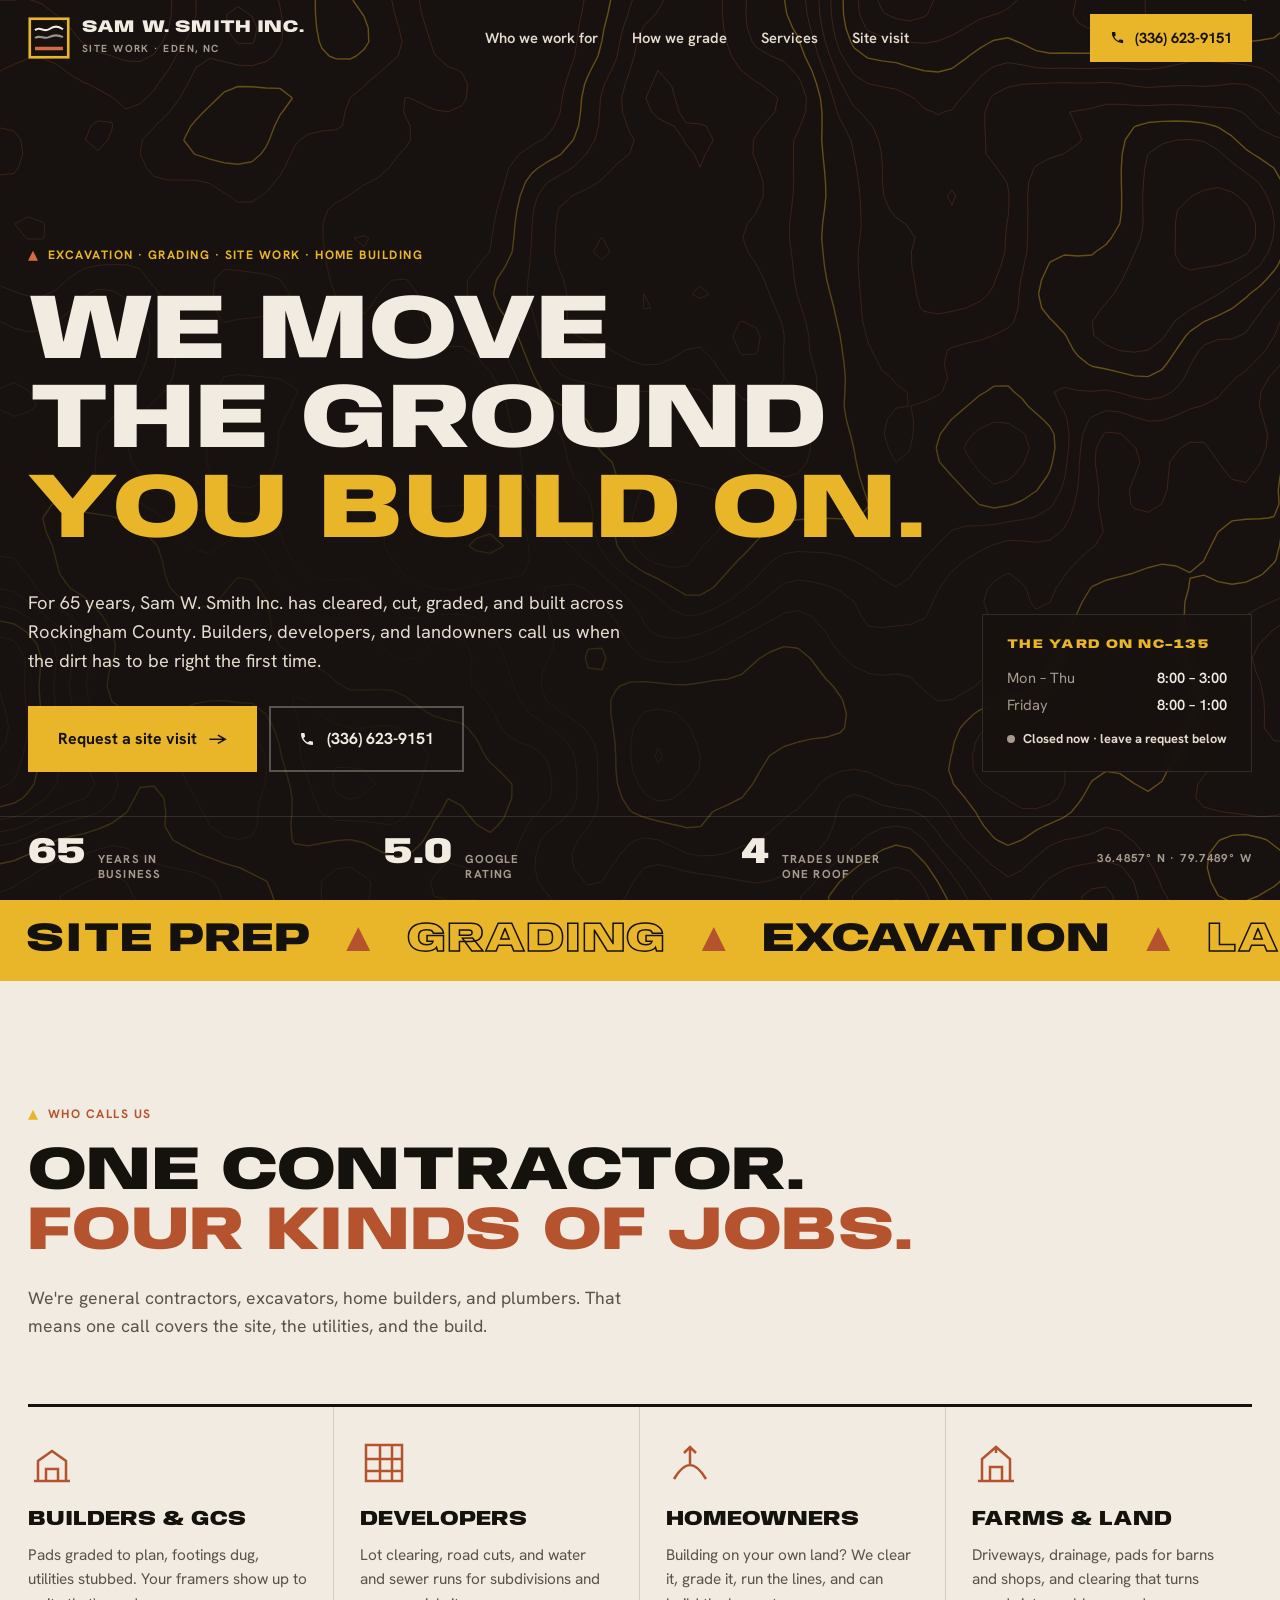
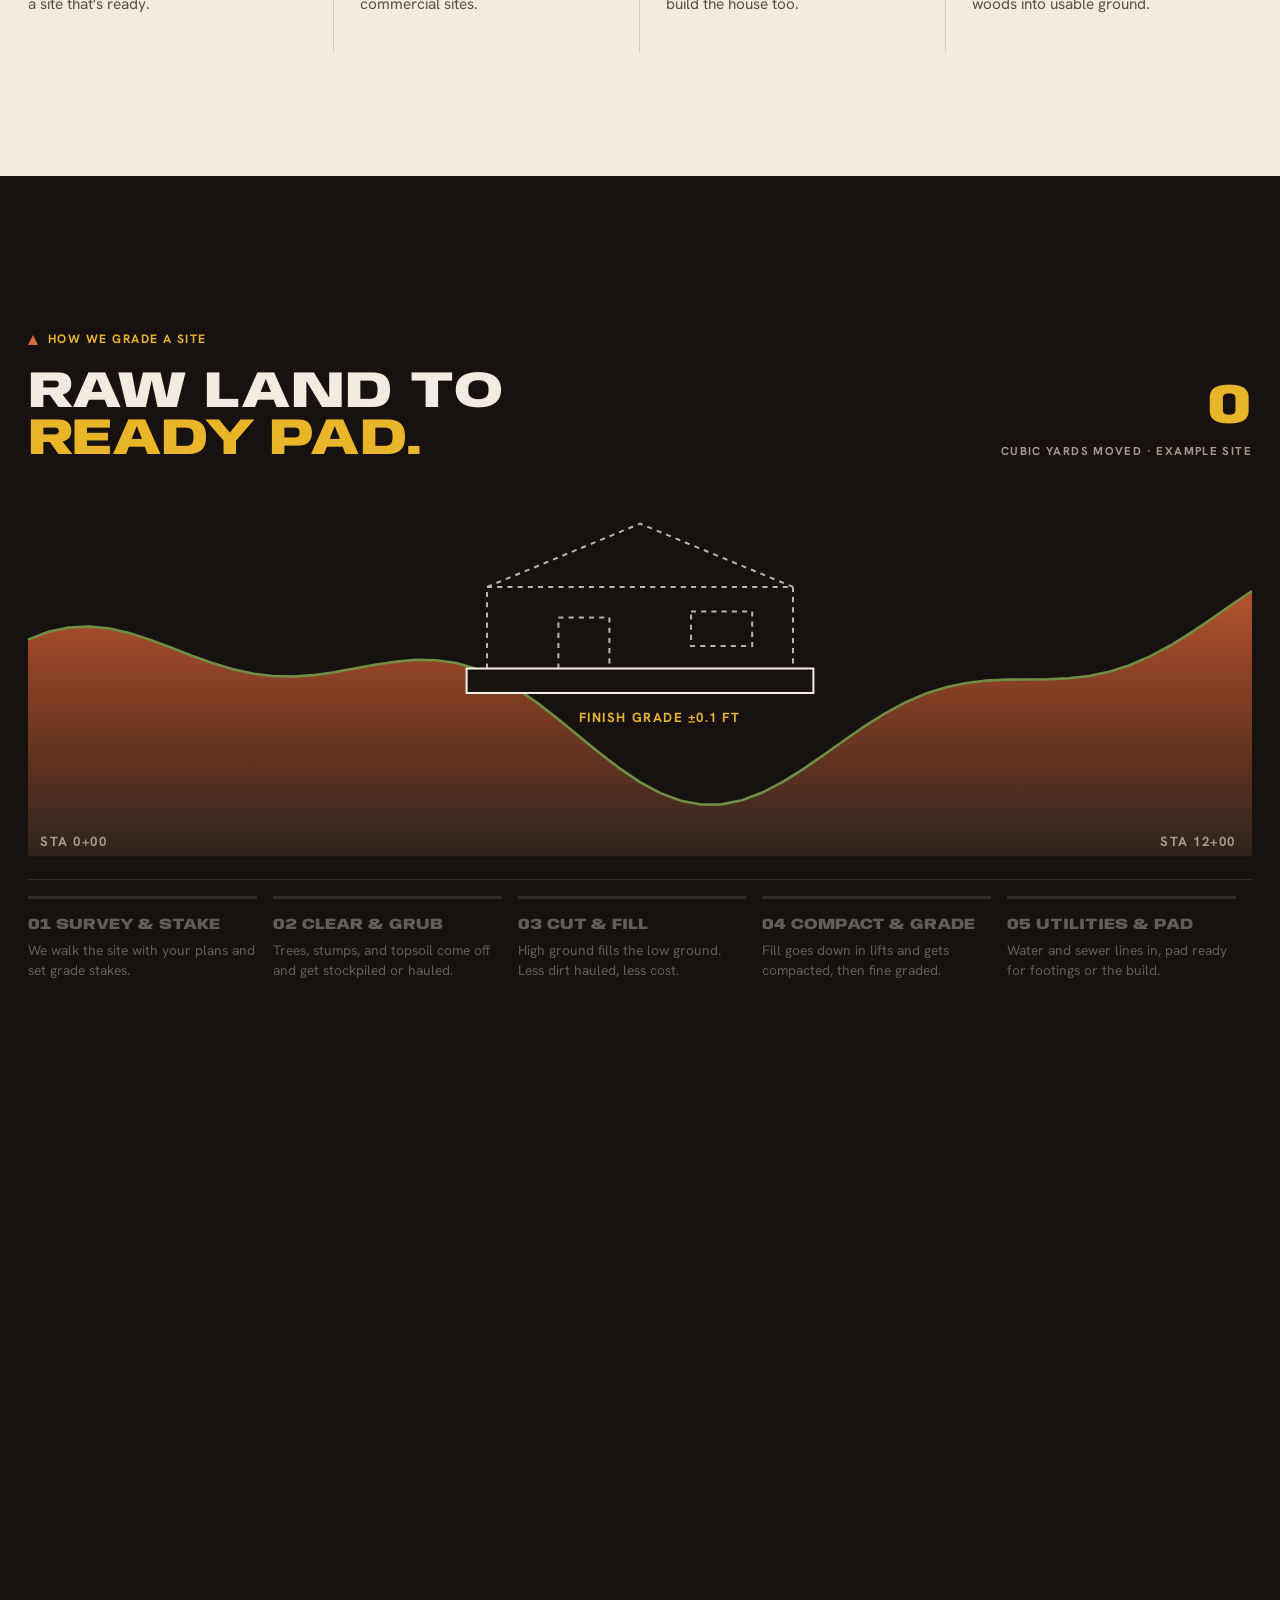
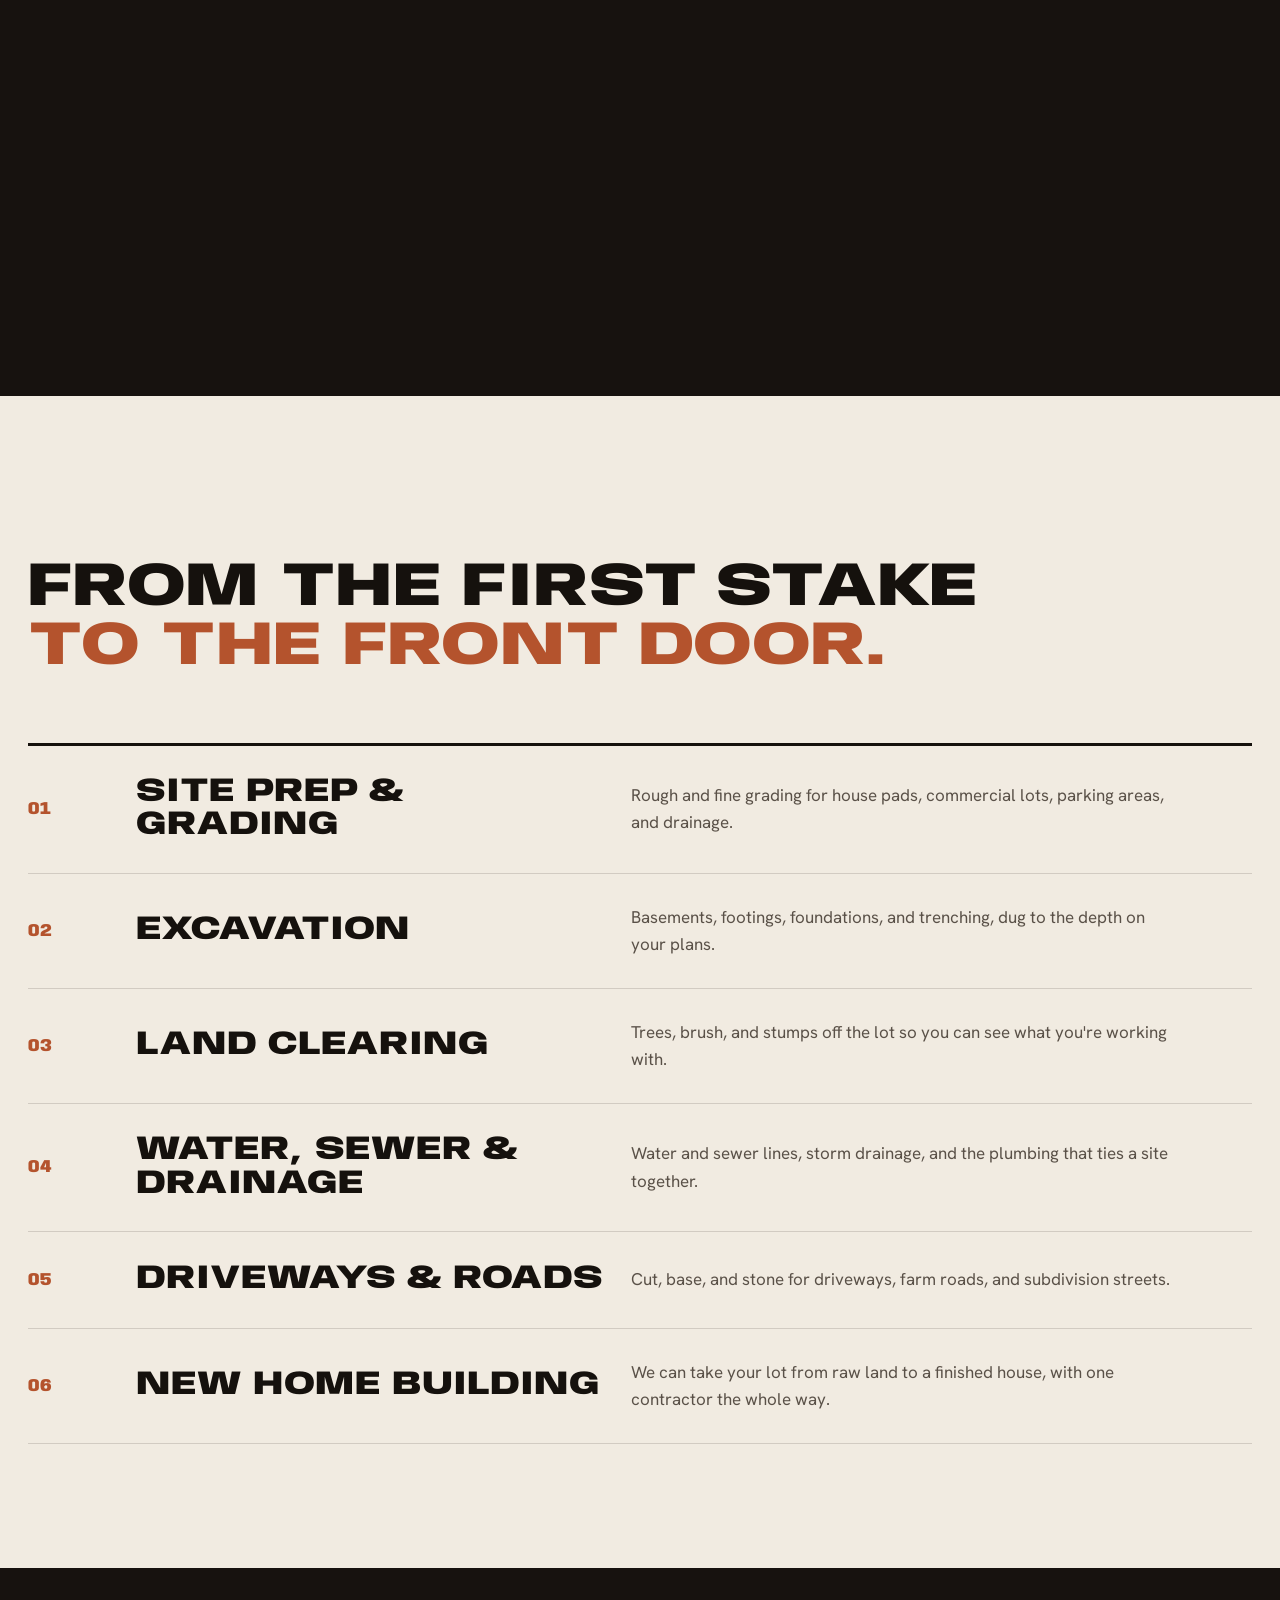
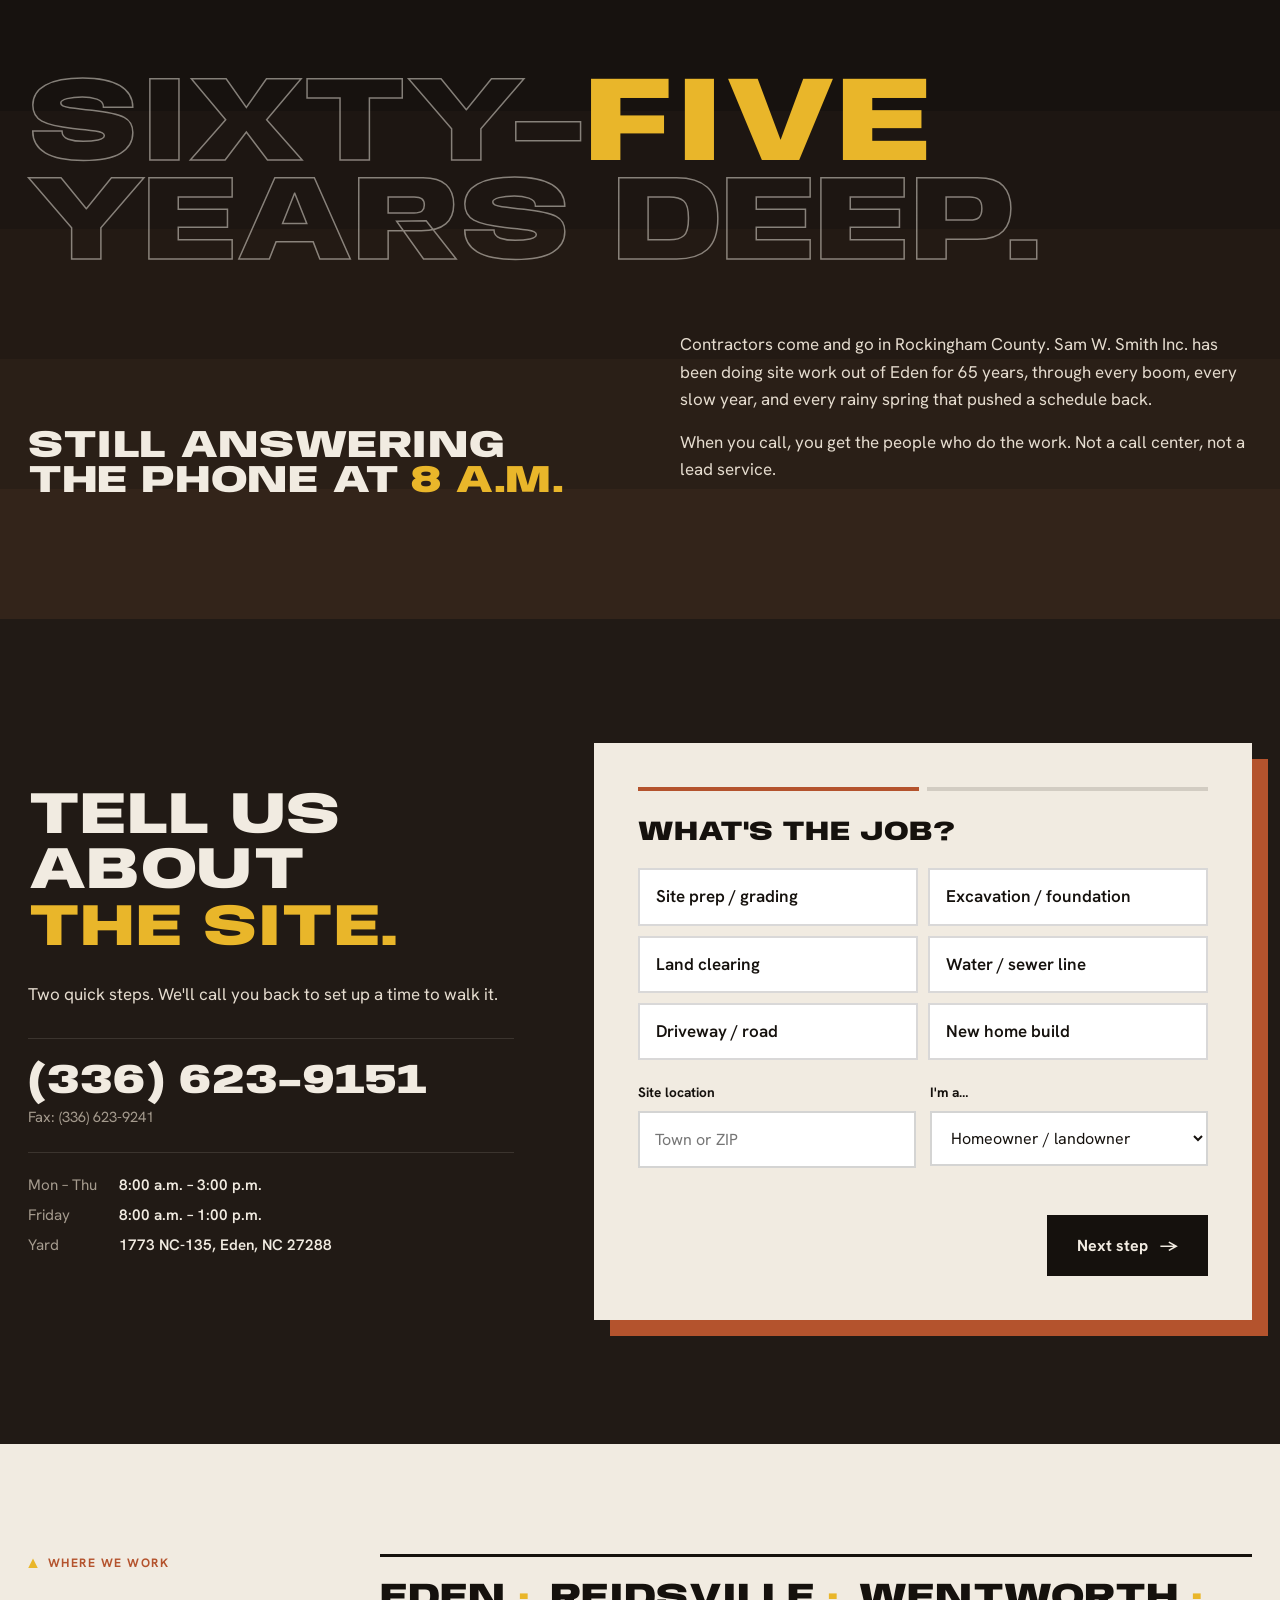
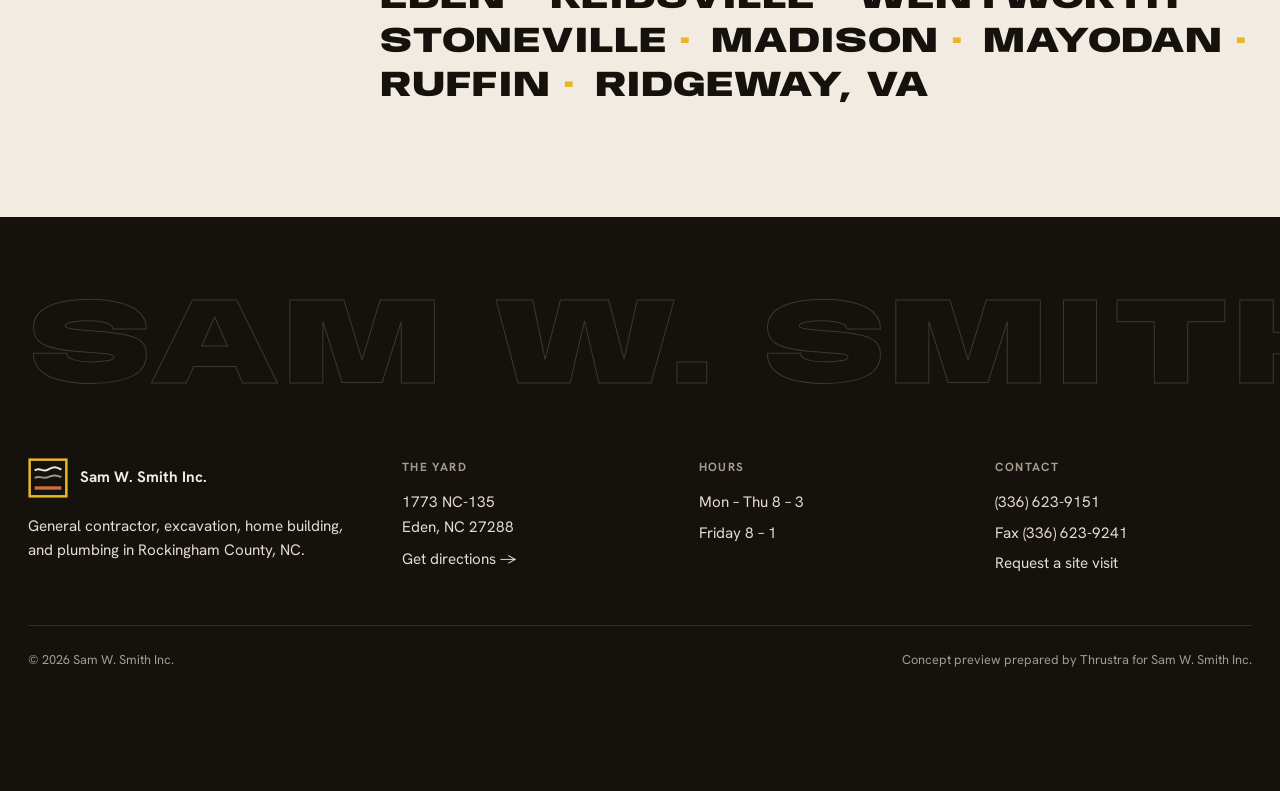
==== sws-demo.html @ 7887c40a "Sam W. Smith Inc. pitch site: index, styles, script, demo" ====
<!doctype html>
<html lang="en">
<head>
<meta charset="utf-8">
<meta name="viewport" content="width=device-width, initial-scale=1">
<title>Sam W. Smith Inc. | Excavation, Grading &amp; Site Work in Eden, NC</title>
<meta name="description" content="Sam W. Smith Inc. has done site work, excavation, grading, utilities and home building across Rockingham County for 65 years. Eden, NC. Call (336) 623-9151.">
<link rel="canonical" href="https://kc2flycodes.github.io/SWS/">
<meta property="og:type" content="website">
<meta property="og:title" content="Sam W. Smith Inc. | Site Work &amp; Excavation, Eden NC">
<meta property="og:description" content="We move the ground you build on. 65 years of site work in Rockingham County. (336) 623-9151.">
<meta property="og:image" content="https://kc2flycodes.github.io/SWS/assets/og-image.png">
<meta property="og:url" content="https://kc2flycodes.github.io/SWS/">
<meta name="theme-color" content="#17120f">
<link rel="icon" type="image/svg+xml" href="[data-uri]">
<link rel="preconnect" href="https://fonts.googleapis.com">
<link rel="preconnect" href="https://fonts.gstatic.com" crossorigin>
<link href="https://fonts.googleapis.com/css2?family=Anybody:wdth,wght@100..150,700..900&family=Hanken+Grotesk:wght@400;500;600;700&display=swap" rel="stylesheet">
<style>
/* Sam W. Smith Inc. — concept build by Thrustra */
:root{
  --soil:#17120f;
  --soil-2:#211a15;
  --soil-3:#2d241d;
  --paper:#f1ebe1;
  --paper-2:#e5dccf;
  --ink:#15110d;
  --ink-2:#5a5148;
  --clay:#b4532d;
  --clay-2:#d46c43;
  --yellow:#e9b62a;
  --stone:#a59b8e;
  --line:rgba(21,17,13,.14);
  --line-d:rgba(241,235,225,.12);
  --f-display:'Anybody', 'Arial Black', Impact, sans-serif;
  --f-body:'Hanken Grotesk', system-ui, -apple-system, 'Segoe UI', sans-serif;
  --max:1280px;
  --ease:cubic-bezier(.16,1,.3,1);
}
*,*::before,*::after{box-sizing:border-box}
html{-webkit-text-size-adjust:100%}
body{margin:0;background:var(--paper);color:var(--ink);font-family:var(--f-body);font-size:17px;line-height:1.6;-webkit-font-smoothing:antialiased;overflow-x:hidden}
img,svg,canvas{display:block;max-width:100%}
a{color:inherit}
:focus-visible{outline:2px solid var(--yellow);outline-offset:3px}
.wrap{max-width:var(--max);margin:0 auto;padding:0 28px}
.skip{position:absolute;left:-9999px;top:0;background:var(--yellow);color:var(--ink);padding:10px 14px;z-index:200}
.skip:focus{left:12px;top:12px}
.dark{background:var(--soil);color:var(--paper);position:relative;isolation:isolate}

/* type */
.display{font-family:var(--f-display);font-weight:850;font-variation-settings:'wdth' 128;text-transform:uppercase;line-height:.92;letter-spacing:-.01em;margin:0}
.display .y{color:var(--yellow)}
.display .c{color:var(--clay)}
.dark .display .c{color:var(--clay-2)}
.h2{font-size:clamp(2.2rem,4.8vw,4.4rem)}
.tag{display:inline-flex;align-items:center;gap:10px;font-weight:700;font-size:.76rem;letter-spacing:.12em;text-transform:uppercase;color:var(--clay)}
.tag::before{content:'';width:10px;height:10px;background:var(--yellow);clip-path:polygon(50% 0,100% 100%,0 100%)}
.dark .tag{color:var(--yellow)}
.dark .tag::before{background:var(--clay-2)}

/* reveals */
.ln{display:block;overflow:hidden;padding-bottom:.05em}
.ln > span{display:block;transform:translateY(108%);transition:transform 1.1s var(--ease)}
.in .ln > span{transform:none}
.in .ln:nth-child(2) > span{transition-delay:.09s}
.in .ln:nth-child(3) > span{transition-delay:.18s}
.rv{opacity:0;transform:translateY(26px);transition:opacity 1s var(--ease),transform 1s var(--ease)}
.rv.in{opacity:1;transform:none}
.d1{transition-delay:.1s!important}.d2{transition-delay:.2s!important}.d3{transition-delay:.3s!important}

/* buttons */
.btn{position:relative;display:inline-flex;align-items:center;justify-content:center;gap:12px;font-family:var(--f-body);font-weight:700;font-size:1rem;padding:18px 28px;text-decoration:none;cursor:pointer;border:2px solid transparent;transition:color .3s,border-color .3s;overflow:hidden;will-change:transform}
.btn > *{position:relative;z-index:1}
.btn .arr{transition:transform .4s var(--ease)}
.btn:hover .arr{transform:translateX(4px)}
.btn-y{background:var(--yellow);color:var(--ink)}
.btn-y::before{content:'';position:absolute;inset:0;background:var(--paper);transform:scaleX(0);transform-origin:left;transition:transform .5s var(--ease)}
.btn-y:hover::before{transform:scaleX(1)}
.btn-line{border-color:rgba(241,235,225,.3);color:var(--paper)}
.btn-line:hover{border-color:var(--yellow);color:var(--yellow)}
.btn-ink{background:var(--ink);color:var(--paper)}
.btn-ink:hover{background:var(--soil-3)}
.btn-clay{background:var(--clay);color:#fff}
.btn-clay::before{content:'';position:absolute;inset:0;background:var(--ink);transform:scaleX(0);transform-origin:left;transition:transform .5s var(--ease)}
.btn-clay:hover::before{transform:scaleX(1)}

/* NAV */
.nav{position:fixed;inset:0 0 auto 0;z-index:80;transition:transform .5s var(--ease),background .4s,border-color .4s;border-bottom:1px solid transparent}
.nav.scrolled{background:rgba(23,18,15,.9);backdrop-filter:blur(12px);-webkit-backdrop-filter:blur(12px);border-bottom-color:var(--line-d)}
.nav.hide{transform:translateY(-100%)}
.nav-in{display:flex;align-items:center;justify-content:space-between;height:76px;gap:24px}
.brand{display:flex;align-items:center;gap:12px;text-decoration:none;color:var(--paper)}
.brand svg{width:42px;height:42px;flex:0 0 auto}
.brand-name{display:block;font-family:var(--f-display);font-weight:850;font-variation-settings:'wdth' 125;text-transform:uppercase;font-size:1.08rem;line-height:1;letter-spacing:.01em}
.brand-sub{display:block;font-size:.64rem;font-weight:700;letter-spacing:.14em;text-transform:uppercase;color:var(--stone);margin-top:5px}
.nav-links{display:flex;gap:34px;list-style:none;margin:0;padding:0}
.nav-links a{position:relative;font-size:.92rem;font-weight:600;text-decoration:none;color:var(--paper-2)}
.nav-links a::after{content:'';position:absolute;left:0;right:0;bottom:-6px;height:2px;background:var(--yellow);transform:scaleX(0);transform-origin:right;transition:transform .5s var(--ease)}
.nav-links a:hover::after{transform:scaleX(1);transform-origin:left}
.nav-call{display:inline-flex;align-items:center;gap:10px;text-decoration:none;background:var(--yellow);color:var(--ink);padding:12px 20px;font-weight:700;font-size:.92rem;transition:background .3s}
.nav-call:hover{background:var(--paper)}
.nav-call svg{width:15px;height:15px}
.nc-short{display:none}

/* HERO */
.hero{min-height:100svh;display:flex;flex-direction:column;justify-content:flex-end;padding:120px 0 0;overflow:hidden;cursor:crosshair}
#topo{position:absolute;inset:0;width:100%;height:100%;z-index:0}
.hero::before{content:'';position:absolute;inset:0;z-index:1;background:radial-gradient(ellipse 70% 60% at 25% 70%,rgba(23,18,15,.92),rgba(23,18,15,.35) 70%,rgba(23,18,15,.1));pointer-events:none}
.xhair{position:absolute;z-index:2;pointer-events:none;left:0;top:0;opacity:0;transition:opacity .4s}
.hero:hover .xhair{opacity:1}
.xhair i{position:absolute;background:rgba(233,182,42,.55)}
.xhair .h{left:-18px;top:0;width:36px;height:1px}
.xhair .v{left:0;top:-18px;width:1px;height:36px}
.xhair span{position:absolute;left:14px;top:10px;white-space:nowrap;font-size:.68rem;font-weight:700;letter-spacing:.12em;color:var(--yellow);font-variant-numeric:tabular-nums}
.hero-content{position:relative;z-index:3;padding-bottom:44px;width:100%}
.hero h1{font-size:clamp(2.8rem,min(7.2vw,12.5vh),7.6rem);margin-top:22px}
.hero-row{display:grid;grid-template-columns:minmax(0,600px) auto;justify-content:space-between;align-items:end;gap:40px;margin-top:30px}
.hero-lede{font-size:1.14rem;color:var(--paper-2);margin:0 0 30px;max-width:33em}
.hero-ctas{display:flex;flex-wrap:wrap;gap:12px}
.hero-card{border:1px solid var(--line-d);background:rgba(23,18,15,.7);backdrop-filter:blur(6px);padding:20px 24px;min-width:250px}
.hero-card b{display:block;font-family:var(--f-display);font-weight:850;font-variation-settings:'wdth' 125;font-size:.8rem;letter-spacing:.1em;text-transform:uppercase;color:var(--yellow);margin-bottom:10px}
.hero-card dl{display:grid;grid-template-columns:auto auto;gap:4px 18px;margin:0;font-size:.92rem}
.hero-card dt{color:var(--stone)}
.hero-card dd{margin:0;font-weight:600;text-align:right}
.hero-card .open{display:inline-flex;align-items:center;gap:8px;margin-top:12px;font-size:.8rem;font-weight:700;color:var(--paper-2)}
.hero-card .open i{width:8px;height:8px;border-radius:50%;background:#6fcf6f;box-shadow:0 0 0 0 rgba(111,207,111,.6);animation:pulse 2s infinite}
.hero-card .open.closed i{background:var(--stone);animation:none}
@keyframes pulse{70%{box-shadow:0 0 0 8px rgba(111,207,111,0)}100%{box-shadow:0 0 0 0 rgba(111,207,111,0)}}
.hero-base{position:relative;z-index:3;border-top:1px solid var(--line-d);display:grid;grid-template-columns:repeat(3,1fr) auto;align-items:center;gap:20px;padding:18px 28px;width:100%;max-width:var(--max);margin:0 auto}
.stat{display:flex;align-items:baseline;gap:12px}
.stat b{font-family:var(--f-display);font-weight:850;font-variation-settings:'wdth' 120;font-size:2.3rem;line-height:1;color:var(--paper)}
.stat span{font-size:.72rem;font-weight:700;letter-spacing:.1em;text-transform:uppercase;color:var(--stone);line-height:1.3}
.coords{font-size:.72rem;font-weight:700;letter-spacing:.12em;color:var(--stone);text-align:right;font-variant-numeric:tabular-nums}

/* MARQUEE */
.marquee{background:var(--yellow);color:var(--ink);overflow:hidden;padding:20px 0}
.mq-track{display:flex;width:max-content;animation:mq 42s linear infinite}
.mq-track span{font-family:var(--f-display);font-weight:850;font-variation-settings:'wdth' 130;font-size:clamp(1.6rem,3.2vw,2.6rem);text-transform:uppercase;line-height:1;padding:0 26px;white-space:nowrap}
.mq-track span.o{color:transparent;-webkit-text-stroke:1.5px var(--ink)}
.mq-track span.x{padding:0 2px;color:var(--clay)}
@keyframes mq{to{transform:translateX(-50%)}}

/* SECTIONS */
section{padding:124px 0}
.head{display:flex;flex-direction:column;gap:20px;margin-bottom:64px;max-width:1000px}
.head p{color:var(--ink-2);font-size:1.1rem;max-width:36em;margin:0}
.dark .head p{color:var(--paper-2)}

/* WHO */
.who-grid{display:grid;grid-template-columns:repeat(4,1fr);border-top:3px solid var(--ink)}
.who{padding:32px 26px 36px 0;border-right:1px solid var(--line)}
.who + .who{padding-left:26px}
.who:last-child{border-right:0}
.who-ico{width:48px;height:48px;margin-bottom:22px;color:var(--clay)}
.who h3{font-family:var(--f-display);font-weight:850;font-variation-settings:'wdth' 120;text-transform:uppercase;font-size:1.3rem;line-height:1.05;margin:0 0 12px}
.who p{margin:0;color:var(--ink-2);font-size:.96rem}

/* GRADE (scroll-pinned) */
.grade{padding:0;height:380vh}
.grade-pin{position:sticky;top:0;height:100svh;display:flex;flex-direction:column;justify-content:center;max-width:var(--max);margin:0 auto;padding:90px 28px 36px}
.grade-top{display:grid;grid-template-columns:1fr auto;gap:40px;align-items:end;margin-bottom:26px}
.grade-top .display{font-size:clamp(2.2rem,4vw,3.6rem)}
.grade-read{text-align:right}
.grade-read b{display:block;font-family:var(--f-display);font-weight:850;font-variation-settings:'wdth' 120;font-size:clamp(2.4rem,4.4vw,3.8rem);line-height:1;color:var(--yellow);font-variant-numeric:tabular-nums}
.grade-read span{font-size:.72rem;font-weight:700;letter-spacing:.12em;text-transform:uppercase;color:var(--stone)}
.grade-svg{width:100%;height:auto;overflow:visible}
.grade-steps{display:grid;grid-template-columns:repeat(5,1fr);gap:0;margin-top:22px;border-top:1px solid var(--line-d)}
.gs{padding:16px 16px 0 0;color:rgba(241,235,225,.35);transition:color .5s var(--ease)}
.gs b{display:block;font-family:var(--f-display);font-weight:850;font-variation-settings:'wdth' 120;font-size:.95rem;text-transform:uppercase;margin-bottom:4px}
.gs p{margin:0;font-size:.86rem;line-height:1.45}
.gs.on{color:var(--paper)}
.gs.on b{color:var(--yellow)}
.gs-bar{height:3px;background:var(--line-d);margin-bottom:14px;position:relative;overflow:hidden}
.gs-bar i{position:absolute;inset:0;background:var(--yellow);transform:scaleX(0);transform-origin:left}
.found{opacity:0;transition:opacity .6s var(--ease)}
.found.on{opacity:1}
.pipe{stroke-dasharray:900;stroke-dashoffset:900;transition:stroke-dashoffset 1.2s var(--ease)}
.pipe.on{stroke-dashoffset:0}

/* SERVICES */
.svc-list{border-top:3px solid var(--ink)}
.svc{display:grid;grid-template-columns:80px 1.1fr 1.3fr 40px;gap:28px;align-items:center;padding:30px 0;border-bottom:1px solid var(--line);position:relative;text-decoration:none;color:inherit;isolation:isolate}
.svc::before{content:'';position:absolute;inset:0 -28px;background:var(--clay);transform:scaleX(0);transform-origin:left;transition:transform .6s var(--ease);z-index:-1}
.svc:hover::before{transform:scaleX(1)}
.svc:hover,.svc:hover p{color:#fff}
.svc-n{font-family:var(--f-display);font-weight:850;font-size:1.1rem;color:var(--clay);transition:color .4s}
.svc:hover .svc-n{color:var(--yellow)}
.svc h3{font-family:var(--f-display);font-weight:850;font-variation-settings:'wdth' 125;text-transform:uppercase;font-size:clamp(1.5rem,2.6vw,2.3rem);line-height:1;margin:0}
.svc p{margin:0;color:var(--ink-2);transition:color .4s}
.svc-arr{font-size:1.4rem;opacity:0;transform:translateX(-10px);transition:all .5s var(--ease)}
.svc:hover .svc-arr{opacity:1;transform:none;color:var(--yellow)}

/* STRATA */
.strata{padding:0;overflow:hidden}
.strata-band{position:relative;padding:110px 0 120px}
.strata-layers{position:absolute;inset:0;z-index:-1}
.strata-layers i{position:absolute;left:0;right:0;display:block}
.strata .display.big{font-size:clamp(2.4rem,9.4vw,9.6rem);line-height:.82;color:transparent;-webkit-text-stroke:1.5px rgba(241,235,225,.5);white-space:nowrap}
.strata .display.big span{color:var(--yellow);-webkit-text-stroke:0}
.strata-row{display:grid;grid-template-columns:1fr 1fr;gap:80px;margin-top:56px;align-items:end}
.strata-row p{color:var(--paper-2);margin:0 0 16px;max-width:34em}
.strata-row .display{font-size:clamp(1.8rem,3vw,2.6rem)}

/* ESTIMATE */
.est-grid{display:grid;grid-template-columns:.85fr 1.15fr;gap:80px;align-items:start}
.est-side .display{font-size:clamp(2.4rem,4.6vw,4.2rem);margin:20px 0 22px}
.est-side p{color:var(--paper-2);margin:0 0 30px}
.est-call{display:block;text-decoration:none;border-top:1px solid var(--line-d);padding-top:22px;margin-bottom:22px}
.est-call b{display:block;font-family:var(--f-display);font-weight:850;font-variation-settings:'wdth' 118;font-size:2.6rem;line-height:1;transition:color .3s}
.est-call:hover b{color:var(--yellow)}
.est-call span{color:var(--stone);font-size:.92rem}
.hours{display:grid;grid-template-columns:auto 1fr;gap:6px 22px;font-size:.95rem;border-top:1px solid var(--line-d);padding-top:20px}
.hours dt{color:var(--stone)}
.hours dd{margin:0;font-weight:600}
.form{background:var(--paper);color:var(--ink);padding:44px;box-shadow:16px 16px 0 var(--clay)}
.form-steps{display:flex;gap:8px;margin-bottom:28px}
.form-steps i{flex:1;height:4px;background:var(--line);position:relative;overflow:hidden}
.form-steps i::after{content:'';position:absolute;inset:0;background:var(--clay);transform:scaleX(0);transform-origin:left;transition:transform .6s var(--ease)}
.form-steps i.on::after{transform:scaleX(1)}
.fs{border:0;margin:0;padding:0;min-width:0;animation:stepin .6s var(--ease)}
.fs[hidden]{display:none}
@keyframes stepin{from{opacity:0;transform:translateX(16px)}to{opacity:1;transform:none}}
.fs legend{font-family:var(--f-display);font-weight:850;font-variation-settings:'wdth' 122;text-transform:uppercase;font-size:1.7rem;line-height:1;margin-bottom:22px;padding:0}
.chips{display:grid;grid-template-columns:repeat(2,1fr);gap:10px;margin-bottom:22px}
.chip{position:relative}
.chip input{position:absolute;opacity:0;inset:0;margin:0;cursor:pointer}
.chip span{display:block;border:2px solid rgba(21,17,13,.16);padding:13px 16px;font-weight:600;cursor:pointer;background:#fff;transition:all .25s}
.chip input:checked + span{border-color:var(--ink);background:var(--ink);color:var(--yellow)}
.chip input:focus-visible + span{outline:2px solid var(--clay);outline-offset:2px}
.field{display:flex;flex-direction:column;gap:7px;margin-bottom:18px}
.field label{font-size:.85rem;font-weight:700}
.field input,.field select,.field textarea{font:inherit;font-size:1rem;padding:14px 15px;border:2px solid rgba(21,17,13,.18);background:#fff;color:var(--ink);width:100%;border-radius:0;transition:border-color .2s}
.field input:focus,.field select:focus,.field textarea:focus{outline:none;border-color:var(--clay)}
.field textarea{min-height:96px;resize:vertical}
.row2{display:grid;grid-template-columns:1fr 1fr;gap:14px}
.form-err{color:#a3301a;font-size:.88rem;min-height:1.3em;margin:0 0 10px}
.form-nav{display:flex;justify-content:space-between;gap:12px;align-items:center}
.linkbtn{background:none;border:0;font:inherit;font-weight:600;color:var(--ink-2);cursor:pointer;padding:8px 0}
.form-ok h3{font-family:var(--f-display);font-weight:850;font-variation-settings:'wdth' 122;text-transform:uppercase;font-size:2.2rem;line-height:1;margin:0 0 12px}
.form-ok p{color:var(--ink-2);margin:0}
.check{width:60px;height:60px;margin-bottom:18px}
.check path{stroke:var(--clay);stroke-width:4;fill:none;stroke-dasharray:60;stroke-dashoffset:60;animation:dash .6s .2s var(--ease) forwards}
.check rect{stroke:var(--ink);stroke-width:3;fill:none}
@keyframes dash{to{stroke-dashoffset:0}}
.fine{font-size:.8rem;color:var(--ink-2);margin:16px 0 0}

/* AREA */
.area{padding:110px 0}
.area-flex{display:grid;grid-template-columns:280px 1fr;gap:72px;align-items:start}
.area-list{list-style:none;margin:0;padding:22px 0 0;display:flex;flex-wrap:wrap;gap:4px 20px;border-top:3px solid var(--ink)}
.area-list li{font-family:var(--f-display);font-weight:850;font-variation-settings:'wdth' 125;text-transform:uppercase;font-size:clamp(1.5rem,2.8vw,2.5rem);line-height:1.12;transition:color .3s}
.area-list li:hover{color:var(--clay)}
.area-list li::after{content:' ·';color:var(--yellow)}
.area-list li:last-child::after{content:''}

/* FOOTER */
.foot{background:var(--ink);color:var(--paper-2);padding:80px 0 120px;overflow:hidden}
.foot .foot-big{font-family:var(--f-display);font-weight:900;font-variation-settings:'wdth' 140;text-transform:uppercase;font-size:clamp(2.6rem,9.6vw,9.4rem);line-height:.85;color:transparent;-webkit-text-stroke:1px rgba(241,235,225,.18);white-space:nowrap;margin:0 0 56px}
.foot-grid{display:grid;grid-template-columns:1.3fr 1fr 1fr 1fr;gap:40px;padding-bottom:44px;border-bottom:1px solid var(--line-d)}
.foot h4{font-size:.74rem;letter-spacing:.12em;text-transform:uppercase;color:var(--stone);font-weight:700;margin:0 0 14px}
.foot p,.foot a{margin:0 0 6px;color:var(--paper-2);text-decoration:none;font-size:.95rem}
.foot a:hover{color:var(--yellow)}
.foot-base{display:flex;justify-content:space-between;gap:16px;flex-wrap:wrap;padding-top:24px;font-size:.8rem;color:var(--stone)}

.callbar{display:none}

/* RESPONSIVE */
@media (max-width:1080px){
  .hero-row{grid-template-columns:1fr}
  .hero-card{max-width:360px}
  .hero-base{grid-template-columns:repeat(3,auto);justify-content:start;gap:16px 36px}
  .coords{display:none}
  .who-grid{grid-template-columns:repeat(2,1fr)}
  .who,.who + .who{padding:28px 22px 32px 0;border-right:0;border-bottom:1px solid var(--line)}
  .who:nth-child(even){padding-left:22px;border-left:1px solid var(--line)}
  .grade-steps{grid-template-columns:repeat(3,1fr);row-gap:10px}
  .gs:nth-child(n+4){display:none}
  .svc{grid-template-columns:56px 1fr 30px}
  .svc p{grid-column:2}
  .svc-arr{grid-row:1;grid-column:3}
  .strata-row,.est-grid,.area-flex{grid-template-columns:1fr;gap:40px}
  .foot-grid{grid-template-columns:1fr 1fr}
}
@media (max-width:900px){
  .nav-links{display:none}
}
@media (max-width:600px){
  body{font-size:16px}
  .wrap{padding:0 16px}
  section{padding:84px 0}
  .nav-in{height:64px}
  .brand svg{width:36px;height:36px}
  .brand-name{font-size:.8rem;white-space:nowrap}
  .brand-sub{font-size:.56rem;letter-spacing:.1em}
  .nav-call{padding:10px 16px}
  .nav-call .nc-num{display:none}
  .nav-call .nc-short{display:inline}
  .hero{padding-top:96px;min-height:auto;cursor:auto}
  .hero::before{background:linear-gradient(rgba(23,18,15,.35),rgba(23,18,15,.92) 55%)}
  .xhair{display:none}
  .hero h1{font-size:clamp(2.2rem,11vw,3.2rem)}
  .btn{width:100%}
  .hero-base{grid-template-columns:1fr 1fr;padding:16px;gap:14px 20px}
  .stat b{font-size:1.8rem}
  .who-grid{grid-template-columns:1fr}
  .who:nth-child(even){padding-left:0;border-left:0}
  .grade{height:330vh}
  .grade-pin{padding:76px 16px 70px}
  .grade-top{grid-template-columns:1fr;gap:10px}
  .grade-read{text-align:left}
  .grade-top .display{font-size:1.9rem}
  .grade-steps{grid-template-columns:1fr}
  .gs{display:none!important;padding-right:0}
  .gs.cur{display:block!important}
  .svc{grid-template-columns:40px 1fr;gap:6px 14px;padding:24px 0}
  .svc p{grid-column:2}
  .svc-arr{display:none}
  .svc::before{inset:0 -16px}
  .strata-band{padding:80px 0 90px}
  .form{padding:26px 18px;box-shadow:8px 8px 0 var(--clay)}
  .chips,.row2{grid-template-columns:1fr}
  .foot-grid{grid-template-columns:1fr}
  .callbar{display:grid;grid-template-columns:1fr 1fr;position:fixed;left:0;right:0;bottom:0;z-index:90;background:var(--ink);transform:translateY(100%);transition:transform .5s var(--ease)}
  .callbar.show{transform:none}
  .callbar a{display:flex;align-items:center;justify-content:center;gap:8px;padding:16px 10px;color:var(--paper);text-decoration:none;font-weight:700;font-size:.95rem}
  .callbar a:first-child{background:var(--yellow);color:var(--ink)}
  .callbar svg{width:16px;height:16px}
}
@media (prefers-reduced-motion:reduce){
  *,*::before,*::after{animation:none!important;transition:none!important}
  .rv{opacity:1;transform:none}
  .ln > span{transform:none}
  .grade{height:auto}
  .grade-pin{position:relative;height:auto}
  .found{opacity:1}
  .pipe{stroke-dashoffset:0}
  .gs{color:var(--paper)}
}
</style>
<script type="application/ld+json">
{
  "@context": "https://schema.org",
  "@type": "GeneralContractor",
  "name": "Sam W. Smith Inc.",
  "telephone": "+1-336-623-9151",
  "faxNumber": "+1-336-623-9241",
  "address": {"@type": "PostalAddress", "streetAddress": "1773 NC-135", "addressLocality": "Eden", "addressRegion": "NC", "postalCode": "27288", "addressCountry": "US"},
  "openingHoursSpecification": [
    {"@type": "OpeningHoursSpecification", "dayOfWeek": ["Monday","Tuesday","Wednesday","Thursday"], "opens": "08:00", "closes": "15:00"},
    {"@type": "OpeningHoursSpecification", "dayOfWeek": "Friday", "opens": "08:00", "closes": "13:00"}
  ],
  "areaServed": ["Eden", "Reidsville", "Wentworth", "Stoneville", "Madison", "Mayodan", "Ruffin", "Ridgeway"]
}
</script>
</head>
<body>
<a class="skip" href="#main">Skip to content</a>

<svg width="0" height="0" style="position:absolute" aria-hidden="true">
  <symbol id="mark" viewBox="0 0 48 48">
    <rect x="2" y="2" width="44" height="44" fill="none" stroke="#e9b62a" stroke-width="3"/>
    <path d="M8 15c6-5 10 3 16-1s10-4 16 0" fill="none" stroke="#f1ebe1" stroke-width="2.4"/>
    <path d="M8 24c6-4 10 2 16-1s10-3 16 0" fill="none" stroke="#f1ebe1" stroke-width="2.4" opacity=".6"/>
    <path d="M8 36h32" stroke="#d46c43" stroke-width="4"/>
  </symbol>
  <symbol id="phone" viewBox="0 0 24 24"><path fill="currentColor" d="M6.6 10.8a15.1 15.1 0 0 0 6.6 6.6l2.2-2.2c.3-.3.7-.4 1-.2 1.1.4 2.3.6 3.6.6.6 0 1 .4 1 1V20c0 .6-.4 1-1 1A17 17 0 0 1 3 4c0-.6.4-1 1-1h3.5c.6 0 1 .4 1 1 0 1.3.2 2.5.6 3.6.1.3 0 .7-.2 1z"/></symbol>
</svg>

<header class="nav" id="nav">
  <div class="wrap nav-in">
    <a class="brand" href="#top" aria-label="Sam W. Smith Inc. home">
      <svg aria-hidden="true"><use href="#mark"/></svg>
      <span><span class="brand-name">Sam W. Smith Inc.</span><span class="brand-sub">Site work · Eden, NC</span></span>
    </a>
    <nav aria-label="Primary">
      <ul class="nav-links">
        <li><a href="#who">Who we work for</a></li>
        <li><a href="#grade">How we grade</a></li>
        <li><a href="#services">Services</a></li>
        <li><a href="#estimate">Site visit</a></li>
      </ul>
    </nav>
    <a class="nav-call" href="tel:+13366239151"><svg aria-hidden="true"><use href="#phone"/></svg><span class="nc-num">(336) 623-9151</span><span class="nc-short">Call</span></a>
  </div>
</header>

<main id="main">
<section class="hero dark" id="top">
  <canvas id="topo" aria-hidden="true"></canvas>
  <div class="xhair" id="xhair" aria-hidden="true"><i class="h"></i><i class="v"></i><span id="xread">ELEV 612 FT</span></div>
  <div class="wrap hero-content">
    <span class="tag">Excavation · Grading · Site work · Home building</span>
    <h1 class="display">
      <span class="ln"><span>We move</span></span>
      <span class="ln"><span>the ground</span></span>
      <span class="ln"><span class="y">you build on.</span></span>
    </h1>
    <div class="hero-row">
      <div class="rv d2">
        <p class="hero-lede">For 65 years, Sam W. Smith Inc. has cleared, cut, graded, and built across Rockingham County. Builders, developers, and landowners call us when the dirt has to be right the first time.</p>
        <div class="hero-ctas">
          <a class="btn btn-y mag" href="#estimate"><span>Request a site visit</span><span class="arr">→</span></a>
          <a class="btn btn-line mag" href="tel:+13366239151"><svg width="16" height="16" aria-hidden="true"><use href="#phone"/></svg><span>(336) 623-9151</span></a>
        </div>
      </div>
      <div class="hero-card rv d3">
        <b>The yard on NC-135</b>
        <dl><dt>Mon – Thu</dt><dd>8:00 – 3:00</dd><dt>Friday</dt><dd>8:00 – 1:00</dd></dl>
        <span class="open" id="openNow"><i></i><span>Checking hours…</span></span>
      </div>
    </div>
  </div>
  <div class="hero-base">
    <div class="stat rv d2"><b data-count="65">0</b><span>Years in<br>business</span></div>
    <div class="stat rv d2"><b data-count="5" data-dec="1">0.0</b><span>Google<br>rating</span></div>
    <div class="stat rv d3"><b>4</b><span>Trades under<br>one roof</span></div>
    <div class="coords" id="coords">36.4857° N · 79.7489° W</div>
  </div>
</section>

<div class="marquee" aria-hidden="true">
  <div class="mq-track">
    <span>Site prep</span><span class="x">▲</span><span class="o">Grading</span><span class="x">▲</span><span>Excavation</span><span class="x">▲</span><span class="o">Land clearing</span><span class="x">▲</span><span>Foundations</span><span class="x">▲</span><span class="o">Water &amp; sewer</span><span class="x">▲</span><span>Driveways</span><span class="x">▲</span><span class="o">New homes</span><span class="x">▲</span>
    <span>Site prep</span><span class="x">▲</span><span class="o">Grading</span><span class="x">▲</span><span>Excavation</span><span class="x">▲</span><span class="o">Land clearing</span><span class="x">▲</span><span>Foundations</span><span class="x">▲</span><span class="o">Water &amp; sewer</span><span class="x">▲</span><span>Driveways</span><span class="x">▲</span><span class="o">New homes</span><span class="x">▲</span>
  </div>
</div>

<section id="who">
  <div class="wrap">
    <div class="head">
      <span class="tag rv">Who calls us</span>
      <h2 class="display h2 rv-lines"><span class="ln"><span>One contractor.</span></span><span class="ln"><span class="c">Four kinds of jobs.</span></span></h2>
      <p class="rv">We're general contractors, excavators, home builders, and plumbers. That means one call covers the site, the utilities, and the build.</p>
    </div>
    <div class="who-grid">
      <article class="who rv">
        <svg class="who-ico" viewBox="0 0 48 48" fill="none" stroke="currentColor" stroke-width="2.5" aria-hidden="true"><path d="M6 42h36M10 42V22l14-10 14 10v20M18 42V30h12v12"/></svg>
        <h3>Builders &amp; GCs</h3>
        <p>Pads graded to plan, footings dug, utilities stubbed. Your framers show up to a site that's ready.</p>
      </article>
      <article class="who rv d1">
        <svg class="who-ico" viewBox="0 0 48 48" fill="none" stroke="currentColor" stroke-width="2.5" aria-hidden="true"><path d="M6 6h36v36H6zM6 20h36M6 32h36M20 6v36M32 6v36"/></svg>
        <h3>Developers</h3>
        <p>Lot clearing, road cuts, and water and sewer runs for subdivisions and commercial sites.</p>
      </article>
      <article class="who rv d2">
        <svg class="who-ico" viewBox="0 0 48 48" fill="none" stroke="currentColor" stroke-width="2.5" aria-hidden="true"><path d="M8 40c6-10 12-14 16-14s10 4 16 14M24 26V10M18 14l6-6 6 6"/></svg>
        <h3>Homeowners</h3>
        <p>Building on your own land? We clear it, grade it, run the lines, and can build the house too.</p>
      </article>
      <article class="who rv d3">
        <svg class="who-ico" viewBox="0 0 48 48" fill="none" stroke="currentColor" stroke-width="2.5" aria-hidden="true"><path d="M6 42h36M10 42V20L24 8l14 12v22M18 42V28h12v14M24 8v6"/></svg>
        <h3>Farms &amp; land</h3>
        <p>Driveways, drainage, pads for barns and shops, and clearing that turns woods into usable ground.</p>
      </article>
    </div>
  </div>
</section>

<section class="grade dark" id="grade" aria-label="How we grade a site">
  <div class="grade-pin">
    <div class="grade-top">
      <div>
        <span class="tag">How we grade a site</span>
        <h2 class="display" style="margin-top:16px">Raw land to<br><span class="y">ready pad.</span></h2>
      </div>
      <div class="grade-read"><b id="cuyd">0</b><span>Cubic yards moved · example site</span></div>
    </div>
    <svg class="grade-svg" viewBox="0 0 1200 360" aria-hidden="true">
      <defs>
        <linearGradient id="earth" x1="0" y1="0" x2="0" y2="1"><stop offset="0" stop-color="#b4532d"/><stop offset=".45" stop-color="#7a3a22"/><stop offset="1" stop-color="#2d241d"/></linearGradient>
        <pattern id="hatch" width="10" height="10" patternUnits="userSpaceOnUse" patternTransform="rotate(45)"><path d="M0 0v10" stroke="#e9b62a" stroke-width="2" opacity=".85"/></pattern>
      </defs>
      <path id="cutArea" fill="url(#hatch)"/>
      <path id="ground" fill="url(#earth)"/>
      <path id="ghost" fill="none" stroke="#f1ebe1" stroke-width="1.5" stroke-dasharray="6 6" opacity=".45"/>
      <path id="surface" fill="none" stroke="#e9b62a" stroke-width="2.5"/>
      <path class="pipe" id="pipe" d="M0 290H520V232" fill="none" stroke="#7fb0e8" stroke-width="4" stroke-dasharray="900"/>
      <g class="found" id="found" stroke="#f1ebe1" stroke-width="2" fill="none">
        <rect x="430" y="176" width="340" height="24" fill="#17120f"/>
        <path d="M450 176V96h300v80M450 96l150-62 150 62M520 176v-50h50v50M650 120h60v34h-60z" stroke-dasharray="5 5" opacity=".75"/>
      </g>
      <g font-family="Hanken Grotesk, sans-serif" font-size="13" font-weight="700" letter-spacing="1.5" fill="#a59b8e">
        <text x="12" y="350">STA 0+00</text><text x="1110" y="350">STA 12+00</text>
        <text id="padLabel" x="540" y="228" fill="#e9b62a" opacity="0">FINISH GRADE ±0.1 FT</text>
      </g>
    </svg>
    <div class="grade-steps" id="gsteps">
      <div class="gs"><div class="gs-bar"><i></i></div><b>01 Survey &amp; stake</b><p>We walk the site with your plans and set grade stakes.</p></div>
      <div class="gs"><div class="gs-bar"><i></i></div><b>02 Clear &amp; grub</b><p>Trees, stumps, and topsoil come off and get stockpiled or hauled.</p></div>
      <div class="gs"><div class="gs-bar"><i></i></div><b>03 Cut &amp; fill</b><p>High ground fills the low ground. Less dirt hauled, less cost.</p></div>
      <div class="gs"><div class="gs-bar"><i></i></div><b>04 Compact &amp; grade</b><p>Fill goes down in lifts and gets compacted, then fine graded.</p></div>
      <div class="gs"><div class="gs-bar"><i></i></div><b>05 Utilities &amp; pad</b><p>Water and sewer lines in, pad ready for footings or the build.</p></div>
    </div>
  </div>
</section>

<section id="services">
  <div class="wrap">
    <div class="head">
      <span class="tag rv">What we do</span>
      <h2 class="display h2 rv-lines"><span class="ln"><span>From the first stake</span></span><span class="ln"><span class="c">to the front door.</span></span></h2>
    </div>
    <div class="svc-list">
      <a class="svc rv" href="#estimate"><span class="svc-n">01</span><h3>Site prep &amp; grading</h3><p>Rough and fine grading for house pads, commercial lots, parking areas, and drainage.</p><span class="svc-arr">→</span></a>
      <a class="svc rv" href="#estimate"><span class="svc-n">02</span><h3>Excavation</h3><p>Basements, footings, foundations, and trenching, dug to the depth on your plans.</p><span class="svc-arr">→</span></a>
      <a class="svc rv" href="#estimate"><span class="svc-n">03</span><h3>Land clearing</h3><p>Trees, brush, and stumps off the lot so you can see what you're working with.</p><span class="svc-arr">→</span></a>
      <a class="svc rv" href="#estimate"><span class="svc-n">04</span><h3>Water, sewer &amp; drainage</h3><p>Water and sewer lines, storm drainage, and the plumbing that ties a site together.</p><span class="svc-arr">→</span></a>
      <a class="svc rv" href="#estimate"><span class="svc-n">05</span><h3>Driveways &amp; roads</h3><p>Cut, base, and stone for driveways, farm roads, and subdivision streets.</p><span class="svc-arr">→</span></a>
      <a class="svc rv" href="#estimate"><span class="svc-n">06</span><h3>New home building</h3><p>We can take your lot from raw land to a finished house, with one contractor the whole way.</p><span class="svc-arr">→</span></a>
    </div>
  </div>
</section>

<section class="strata dark">
  <div class="strata-band">
    <div class="strata-layers" aria-hidden="true">
      <i style="top:0;height:22%;background:#17120f"></i>
      <i style="top:22%;height:18%;background:#1d1612"></i>
      <i style="top:40%;height:20%;background:#231a14"></i>
      <i style="top:60%;height:20%;background:#2a1f17"></i>
      <i style="top:80%;height:20%;background:#33241a"></i>
    </div>
    <div class="wrap">
      <p class="display big rv" aria-label="65 years">Sixty-<span>five</span><br>years deep.</p>
      <div class="strata-row">
        <h2 class="display rv">Still answering the phone <span style="white-space:nowrap">at <span class="y">8 a.m.</span></span></h2>
        <div class="rv d1">
          <p>Contractors come and go in Rockingham County. Sam W. Smith Inc. has been doing site work out of Eden for 65 years, through every boom, every slow year, and every rainy spring that pushed a schedule back.</p>
          <p>When you call, you get the people who do the work. Not a call center, not a lead service.</p>
        </div>
      </div>
    </div>
  </div>
</section>

<section class="estimate dark" id="estimate" style="background:var(--soil-2)">
  <div class="wrap est-grid">
    <div class="est-side">
      <span class="tag rv">Request a site visit</span>
      <h2 class="display rv-lines"><span class="ln"><span>Tell us about</span></span><span class="ln"><span class="y">the site.</span></span></h2>
      <p class="rv">Two quick steps. We'll call you back to set up a time to walk it.</p>
      <a class="est-call rv" href="tel:+13366239151"><b>(336) 623-9151</b><span>Fax: (336) 623-9241</span></a>
      <dl class="hours rv"><dt>Mon – Thu</dt><dd>8:00 a.m. – 3:00 p.m.</dd><dt>Friday</dt><dd>8:00 a.m. – 1:00 p.m.</dd><dt>Yard</dt><dd>1773 NC-135, Eden, NC 27288</dd></dl>
    </div>
    <form class="form rv d1" id="estForm" novalidate>
      <div class="form-steps" aria-hidden="true"><i class="on"></i><i></i></div>
      <input type="hidden" name="_subject" value="[DEMO · SAM W SMITH] Site visit request">
      <input type="text" name="_gotcha" tabindex="-1" autocomplete="off" style="position:absolute;left:-9999px" aria-hidden="true">
      <fieldset class="fs" id="fs1">
        <legend>What's the job?</legend>
        <div class="chips" role="radiogroup" aria-label="Type of work">
          <label class="chip"><input type="radio" name="service" value="Site prep / grading" required><span>Site prep / grading</span></label>
          <label class="chip"><input type="radio" name="service" value="Excavation / foundation"><span>Excavation / foundation</span></label>
          <label class="chip"><input type="radio" name="service" value="Land clearing"><span>Land clearing</span></label>
          <label class="chip"><input type="radio" name="service" value="Water / sewer line"><span>Water / sewer line</span></label>
          <label class="chip"><input type="radio" name="service" value="Driveway / road"><span>Driveway / road</span></label>
          <label class="chip"><input type="radio" name="service" value="New home build"><span>New home build</span></label>
        </div>
        <div class="row2">
          <div class="field"><label for="loc">Site location</label><input id="loc" name="location" placeholder="Town or ZIP" required></div>
          <div class="field"><label for="ctype">I'm a…</label><select id="ctype" name="client_type"><option>Homeowner / landowner</option><option>Builder / GC</option><option>Developer</option><option>Farm / business</option></select></div>
        </div>
        <p class="form-err" id="err1" role="alert"></p>
        <div class="form-nav"><span></span><button type="button" class="btn btn-ink" id="next"><span>Next step</span><span class="arr">→</span></button></div>
      </fieldset>
      <fieldset class="fs" id="fs2" hidden>
        <legend>Where do we reach you?</legend>
        <div class="row2">
          <div class="field"><label for="name">Name</label><input id="name" name="name" autocomplete="name" required></div>
          <div class="field"><label for="phone">Phone</label><input id="phone" name="phone" type="tel" autocomplete="tel" required></div>
        </div>
        <div class="row2">
          <div class="field"><label for="company">Company <span style="font-weight:400">(optional)</span></label><input id="company" name="company" autocomplete="organization"></div>
          <div class="field"><label for="when">Timeline</label><select id="when" name="timeline"><option>As soon as possible</option><option>Next 1–3 months</option><option>3–6 months out</option><option>Just pricing it</option></select></div>
        </div>
        <div class="field"><label for="notes">About the site</label><textarea id="notes" name="notes" placeholder="Acreage, slope, plans or permits, anything we should know."></textarea></div>
        <p class="form-err" id="err2" role="alert"></p>
        <div class="form-nav"><button type="button" class="linkbtn" id="back">← Back</button><button type="submit" class="btn btn-clay" id="send"><span>Send request</span><span class="arr">→</span></button></div>
        <p class="fine">We only use your info to follow up about your project.</p>
      </fieldset>
      <div class="form-ok" id="ok" hidden tabindex="-1">
        <svg class="check" viewBox="0 0 60 60" aria-hidden="true"><rect x="2" y="2" width="56" height="56"/><path d="M16 31l9 9 19-21"/></svg>
        <h3>Request received.</h3>
        <p>We'll call you to set up a time to walk the site. Need us sooner? Call <a href="tel:+13366239151">(336) 623-9151</a>.</p>
      </div>
    </form>
  </div>
</section>

<section class="area">
  <div class="wrap area-flex">
    <span class="tag rv">Where we work</span>
    <ul class="area-list rv d1">
      <li>Eden</li><li>Reidsville</li><li>Wentworth</li><li>Stoneville</li><li>Madison</li><li>Mayodan</li><li>Ruffin</li><li>Ridgeway, VA</li>
    </ul>
  </div>
</section>
</main>

<footer class="foot">
  <div class="wrap">
    <p class="foot-big" aria-hidden="true">Sam W. Smith Inc.</p>
    <div class="foot-grid">
      <div>
        <p style="display:flex;align-items:center;gap:12px;margin-bottom:16px"><svg width="40" height="40" aria-hidden="true"><use href="#mark"/></svg><b style="color:var(--paper)">Sam W. Smith Inc.</b></p>
        <p>General contractor, excavation, home building, and plumbing in Rockingham County, NC.</p>
      </div>
      <div><h4>The yard</h4><p>1773 NC-135<br>Eden, NC 27288</p><a href="https://www.google.com/maps/search/?api=1&amp;query=Sam+W+Smith+Inc+Eden+NC" target="_blank" rel="noopener">Get directions →</a></div>
      <div><h4>Hours</h4><p>Mon – Thu 8 – 3</p><p>Friday 8 – 1</p></div>
      <div><h4>Contact</h4><p><a href="tel:+13366239151">(336) 623-9151</a></p><p>Fax (336) 623-9241</p><p><a href="#estimate">Request a site visit</a></p></div>
    </div>
    <div class="foot-base"><span>© <span id="yr">2026</span> Sam W. Smith Inc.</span><span>Concept preview prepared by Thrustra for Sam W. Smith Inc.</span></div>
  </div>
</footer>

<div class="callbar" id="callbar">
  <a href="tel:+13366239151"><svg aria-hidden="true"><use href="#phone"/></svg>Call the yard</a>
  <a href="#estimate">Site visit</a>
</div>

<script>
// Sam W. Smith Inc. — concept build by Thrustra
(function () {
  var FORM_ENDPOINT = 'https://formspree.io/f/mdayqzrd'; // demo: routes to Thrustra intake; swap for client endpoint at handoff
  var reduce = window.matchMedia('(prefers-reduced-motion: reduce)').matches;
  var finePointer = window.matchMedia('(hover: hover) and (pointer: fine)').matches;

  var yr = document.getElementById('yr');
  if (yr) yr.textContent = new Date().getFullYear();

  // ---------- nav ----------
  var nav = document.getElementById('nav');
  var callbar = document.getElementById('callbar');
  var lastY = 0;
  function onScroll() {
    var y = window.scrollY;
    nav.classList.toggle('scrolled', y > 24);
    nav.classList.toggle('hide', y > 500 && y > lastY + 4);
    if (y < lastY - 4) nav.classList.remove('hide');
    if (callbar) callbar.classList.toggle('show', y > window.innerHeight * 0.7);
    lastY = y;
  }
  window.addEventListener('scroll', onScroll, { passive: true });
  onScroll();

  // ---------- open-now (Eden is Eastern time) ----------
  var openEl = document.getElementById('openNow');
  if (openEl) {
    var parts = new Intl.DateTimeFormat('en-US', { timeZone: 'America/New_York', weekday: 'short', hour: 'numeric', minute: 'numeric', hour12: false }).formatToParts(new Date());
    var get = function (t) { return (parts.find(function (p) { return p.type === t; }) || {}).value; };
    var day = get('weekday'), mins = (+get('hour') % 24) * 60 + (+get('minute'));
    var close = { Mon: 900, Tue: 900, Wed: 900, Thu: 900, Fri: 780 }[day];
    var isOpen = close && mins >= 480 && mins < close;
    openEl.classList.toggle('closed', !isOpen);
    openEl.lastElementChild.textContent = isOpen ? 'Open now · call the yard' : 'Closed now · leave a request below';
  }

  // ---------- reveals ----------
  var h1 = document.querySelector('.hero h1');
  requestAnimationFrame(function () { requestAnimationFrame(function () { h1.classList.add('in'); }); });
  var revealEls = document.querySelectorAll('.rv, .rv-lines');
  if ('IntersectionObserver' in window && !reduce) {
    var io = new IntersectionObserver(function (entries) {
      entries.forEach(function (e) { if (e.isIntersecting) { e.target.classList.add('in'); io.unobserve(e.target); } });
    }, { rootMargin: '0px 0px -10% 0px' });
    revealEls.forEach(function (el) { io.observe(el); });
  } else {
    revealEls.forEach(function (el) { el.classList.add('in'); });
  }

  // ---------- count-up ----------
  function countUp(el) {
    var target = parseFloat(el.dataset.count), dec = +(el.dataset.dec || 0);
    if (reduce) { el.textContent = target.toFixed(dec); return; }
    var t0 = null;
    function tick(t) {
      if (!t0) t0 = t;
      var p = Math.min((t - t0) / 1600, 1), e = 1 - Math.pow(1 - p, 4);
      el.textContent = (target * e).toFixed(dec);
      if (p < 1) requestAnimationFrame(tick);
    }
    requestAnimationFrame(tick);
  }
  setTimeout(function () { document.querySelectorAll('[data-count]').forEach(countUp); }, 700);

  // ---------- magnetic buttons ----------
  if (finePointer && !reduce) {
    document.querySelectorAll('.mag').forEach(function (b) {
      b.addEventListener('pointermove', function (e) {
        var r = b.getBoundingClientRect();
        b.style.transform = 'translate(' + (e.clientX - r.left - r.width / 2) * 0.18 + 'px,' + (e.clientY - r.top - r.height / 2) * 0.3 + 'px)';
      });
      b.addEventListener('pointerleave', function () {
        b.style.transition = 'transform .6s cubic-bezier(.16,1,.3,1)';
        b.style.transform = '';
        setTimeout(function () { b.style.transition = ''; }, 600);
      });
    });
  }

  // ---------- value noise ----------
  var perm = new Uint8Array(512);
  (function () { var p = []; for (var i = 0; i < 256; i++) p[i] = i; var s = 7; for (i = 255; i > 0; i--) { s = (s * 16807) % 2147483647; var j = s % (i + 1); var t = p[i]; p[i] = p[j]; p[j] = t; } for (i = 0; i < 512; i++) perm[i] = p[i & 255]; })();
  function hash(x, y) { return perm[(perm[x & 255] + y) & 511] / 255; }
  function smooth(t) { return t * t * (3 - 2 * t); }
  function vnoise(x, y) {
    var xi = Math.floor(x), yi = Math.floor(y), xf = x - xi, yf = y - yi;
    var a = hash(xi, yi), b = hash(xi + 1, yi), c = hash(xi, yi + 1), d = hash(xi + 1, yi + 1);
    var u = smooth(xf), v = smooth(yf);
    return a + (b - a) * u + (c - a) * v + (a - b - c + d) * u * v;
  }
  function field(x, y, t) {
    return vnoise(x * 0.0042 + t, y * 0.0042) * 0.6 + vnoise(x * 0.009 - t * 0.6, y * 0.009 + 9) * 0.3 + vnoise(x * 0.02, y * 0.02 + t) * 0.1;
  }

  // ---------- hero topo contours (marching squares) ----------
  var canvas = document.getElementById('topo');
  var hero = canvas && canvas.parentElement;
  var xhair = document.getElementById('xhair'), xread = document.getElementById('xread'), coords = document.getElementById('coords');
  var T = 0;
  if (canvas) {
    var ctx = canvas.getContext('2d'), W, H, dpr, CELL = 14, running = true, frameN = 0;
    var LEVELS = 14;
    // edges: 0 top, 1 right, 2 bottom, 3 left — indexed by marching-squares case 1..14
    var EDGES = [[3, 2], [2, 1], [3, 1], [0, 1], [3, 0, 2, 1], [0, 2], [3, 0], [3, 0], [0, 2], [3, 2, 0, 1], [0, 1], [3, 1], [2, 1], [3, 2]];
    var P = [0, 0];
    function pt(edge, x, y, a, b, c, d, iso) {
      if (edge === 0) { P[0] = x + CELL * (iso - a) / (b - a); P[1] = y; }
      else if (edge === 1) { P[0] = x + CELL; P[1] = y + CELL * (iso - b) / (c - b); }
      else if (edge === 2) { P[0] = x + CELL * (iso - d) / (c - d); P[1] = y + CELL; }
      else { P[0] = x; P[1] = y + CELL * (iso - a) / (d - a); }
    }
    function size() {
      dpr = Math.min(window.devicePixelRatio || 1, 2);
      var r = hero.getBoundingClientRect(); W = r.width; H = r.height;
      canvas.width = W * dpr; canvas.height = H * dpr;
      ctx.setTransform(dpr, 0, 0, dpr, 0, 0);
      draw();
    }
    function draw() {
      var cols = Math.ceil(W / CELL) + 1, rows = Math.ceil(H / CELL) + 1, g = new Float32Array(cols * rows);
      for (var j = 0; j < rows; j++) for (var i = 0; i < cols; i++) g[j * cols + i] = field(i * CELL, j * CELL, T);
      ctx.clearRect(0, 0, W, H);
      for (var l = 1; l < LEVELS; l++) {
        var iso = l / LEVELS, major = l % 4 === 0;
        ctx.strokeStyle = major ? 'rgba(233,182,42,.42)' : 'rgba(212,108,67,.22)';
        ctx.lineWidth = major ? 1.4 : 1;
        ctx.beginPath();
        for (j = 0; j < rows - 1; j++) for (i = 0; i < cols - 1; i++) {
          var a = g[j * cols + i], b = g[j * cols + i + 1], c = g[(j + 1) * cols + i + 1], d = g[(j + 1) * cols + i];
          var idx = (a > iso ? 8 : 0) | (b > iso ? 4 : 0) | (c > iso ? 2 : 0) | (d > iso ? 1 : 0);
          if (idx === 0 || idx === 15) continue;
          var x = i * CELL, y = j * CELL;
          var e = EDGES[idx - 1];
          for (var s = 0; s < e.length; s += 2) {
            pt(e[s], x, y, a, b, c, d, iso); ctx.moveTo(P[0], P[1]);
            pt(e[s + 1], x, y, a, b, c, d, iso); ctx.lineTo(P[0], P[1]);
          }
        }
        ctx.stroke();
      }
    }
    function loop() {
      if (!running) return;
      frameN++;
      if (frameN % 3 === 0) { T += 0.006; draw(); }
      requestAnimationFrame(loop);
    }
    size();
    window.addEventListener('resize', function () { clearTimeout(size.t); size.t = setTimeout(size, 150); });
    if (!reduce) {
      new IntersectionObserver(function (en) {
        var vis = en[0].isIntersecting;
        if (vis && !running) { running = true; requestAnimationFrame(loop); }
        running = vis;
      }).observe(hero);
      requestAnimationFrame(loop);
    } else { running = false; }

    // crosshair elevation readout
    if (finePointer && xhair) {
      hero.addEventListener('pointermove', function (e) {
        var r = hero.getBoundingClientRect(), x = e.clientX - r.left, y = e.clientY - r.top;
        xhair.style.transform = 'translate(' + x + 'px,' + y + 'px)';
        var elev = Math.round(540 + field(x, y, T) * 220);
        xread.textContent = 'ELEV ' + elev + ' FT';
        var lat = (36.4957 - (y / r.height) * 0.02).toFixed(4), lon = (79.7589 - (x / r.width) * 0.02).toFixed(4);
        coords.textContent = lat + '° N · ' + lon + '° W';
      });
    }
  }

  // ---------- cut & fill scroll section ----------
  var grade = document.getElementById('grade');
  if (grade) {
    var N = 61, XS = [], RAW = [], PAD = [];
    for (var k = 0; k < N; k++) {
      var x = k * 20; XS.push(x);
      var r = 200 - 78 * Math.sin(x / 170 + 0.4) - 34 * Math.sin(x / 68 + 1.3) - 26 * Math.cos(x / 260 + 2);
      RAW.push(r);
      var edgeL = 360, edgeR = 840, run = 170, g;
      if (x >= edgeL && x <= edgeR) g = 200;
      else if (x < edgeL) { var tL = Math.max(0, 1 - (edgeL - x) / run); g = r + (200 - r) * smoothE(tL); }
      else { var tR = Math.max(0, 1 - (x - edgeR) / run); g = r + (200 - r) * smoothE(tR); }
      PAD.push(g);
    }
    function smoothE(t) { return t * t * (3 - 2 * t); }
    function line(ys) { var d = 'M' + XS[0] + ' ' + ys[0].toFixed(1); for (var i = 1; i < N; i++) d += 'L' + XS[i] + ' ' + ys[i].toFixed(1); return d; }
    var ground = document.getElementById('ground'), surface = document.getElementById('surface'), ghost = document.getElementById('ghost'), cutArea = document.getElementById('cutArea');
    var found = document.getElementById('found'), pipe = document.getElementById('pipe'), padLabel = document.getElementById('padLabel'), cuyd = document.getElementById('cuyd');
    var steps = grade.querySelectorAll('.gs');
    ghost.setAttribute('d', line(RAW));
    var lastKey = '';
    function render() {
      var rect = grade.getBoundingClientRect(), total = rect.height - window.innerHeight;
      var p = reduce ? 1 : (total > 0 ? Math.min(Math.max(-rect.top / total, 0), 1) : 1);
      var m = Math.min(Math.max((p - 0.36) / 0.36, 0), 1); m = m * m * (3 - 2 * m);
      var cur = RAW.map(function (rv, i) { return rv + (PAD[i] - rv) * m; });
      var top = line(cur);
      surface.setAttribute('d', top);
      ground.setAttribute('d', top + 'L1200 360L0 360Z');
      var back = ''; for (var i = N - 1; i >= 0; i--) back += 'L' + XS[i] + ' ' + RAW[i].toFixed(1);
      cutArea.setAttribute('d', top + back + 'Z');
      cutArea.style.opacity = m > 0 ? 1 : 0;
      surface.setAttribute('stroke', p > 0.18 ? '#e9b62a' : '#6f8f45');
      cuyd.textContent = Math.round(2480 * m).toLocaleString('en-US');
      var stepN = p < 0.02 ? 0 : p < 0.18 ? 1 : p < 0.36 ? 2 : p < 0.72 ? 3 : p < 0.86 ? 4 : 5;
      var key = stepN + '';
      steps.forEach(function (s, i) {
        var local = Math.min(Math.max((p - [0, 0.18, 0.36, 0.72, 0.86][i]) / ([0.18, 0.18, 0.36, 0.14, 0.14][i]), 0), 1);
        s.querySelector('.gs-bar i').style.transform = 'scaleX(' + local + ')';
      });
      if (key === lastKey) return;
      lastKey = key;
      steps.forEach(function (s, i) { s.classList.toggle('on', i < stepN); s.classList.toggle('cur', i === Math.max(stepN - 1, 0)); });
      padLabel.setAttribute('opacity', stepN >= 4 ? 1 : 0);
      found.classList.toggle('on', stepN >= 5);
      pipe.classList.toggle('on', stepN >= 5);
    }
    window.addEventListener('scroll', function () { requestAnimationFrame(render); }, { passive: true });
    window.addEventListener('resize', render);
    render();
  }

  // ---------- two-step form ----------
  var form = document.getElementById('estForm');
  if (!form) return;
  var fs1 = document.getElementById('fs1'), fs2 = document.getElementById('fs2'), ok = document.getElementById('ok');
  var bars = form.querySelectorAll('.form-steps i');
  var err1 = document.getElementById('err1'), err2 = document.getElementById('err2');
  var send = document.getElementById('send'), sendLabel = send.querySelector('span');

  function step(n) {
    fs1.hidden = n !== 1; fs2.hidden = n !== 2;
    bars[1].classList.toggle('on', n === 2);
    var first = (n === 1 ? fs1 : fs2).querySelector('input:not([type=hidden])');
    if (first) first.focus({ preventScroll: true });
  }
  document.getElementById('next').addEventListener('click', function () {
    if (!form.querySelector('input[name=service]:checked')) { err1.textContent = 'Pick the kind of work.'; return; }
    if (form.location.value.trim().length < 3) { err1.textContent = 'Add the town or ZIP for the site.'; form.location.focus(); return; }
    err1.textContent = '';
    step(2);
  });
  document.getElementById('back').addEventListener('click', function () { step(1); });
  form.addEventListener('submit', function (e) {
    e.preventDefault();
    if (fs2.hidden) { document.getElementById('next').click(); return; }
    if (!form.name.value.trim()) { err2.textContent = 'Add your name.'; form.name.focus(); return; }
    if (form.phone.value.replace(/\D/g, '').length < 10) { err2.textContent = 'Add a phone number we can call.'; form.phone.focus(); return; }
    err2.textContent = '';
    send.disabled = true; sendLabel.textContent = 'Sending…';
    fetch(FORM_ENDPOINT, { method: 'POST', headers: { 'Accept': 'application/json' }, body: new FormData(form) })
      .then(function (r) {
        if (!r.ok) throw new Error('bad status');
        fs2.hidden = true; form.querySelector('.form-steps').hidden = true; ok.hidden = false; ok.focus();
      })
      .catch(function () {
        err2.innerHTML = 'That didn’t go through. Call the yard at <a href="tel:+13366239151">(336) 623-9151</a>.';
        send.disabled = false; sendLabel.textContent = 'Send request';
      });
  });
})();
</script>
</body>
</html>
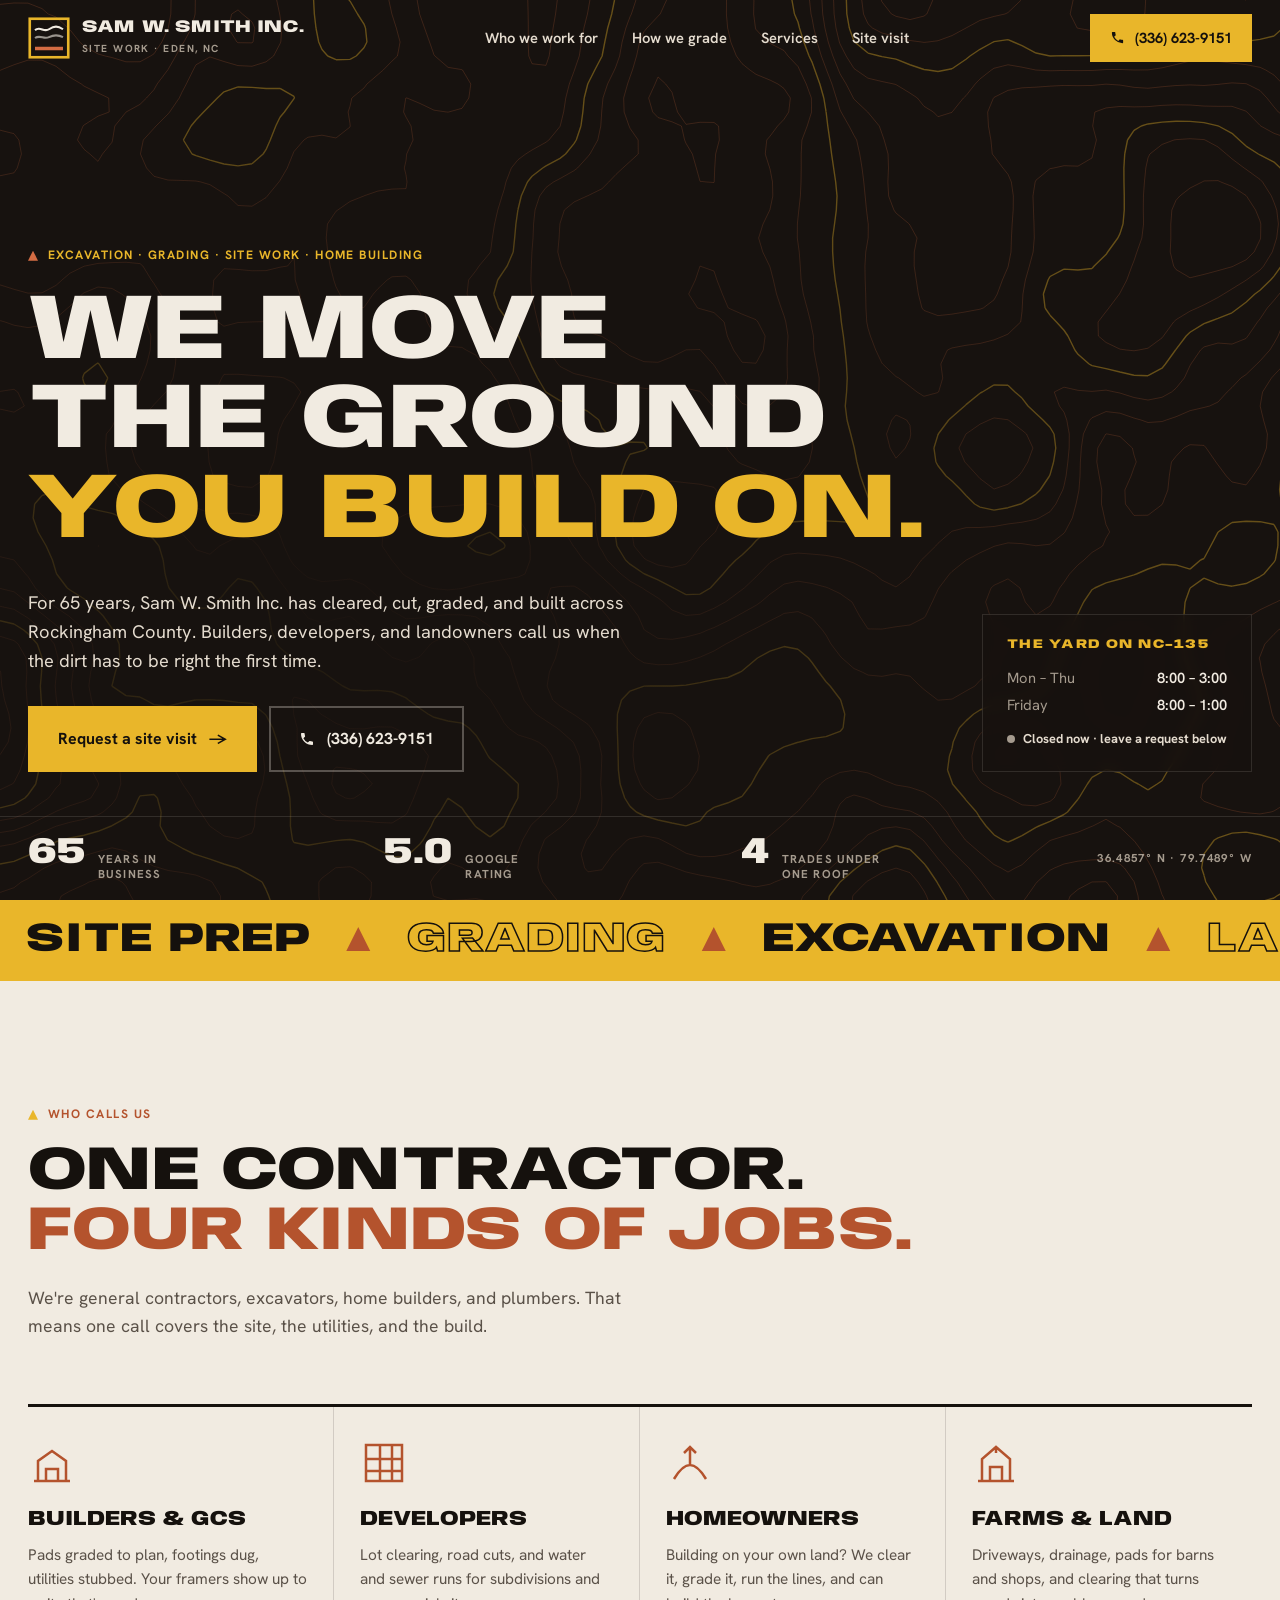
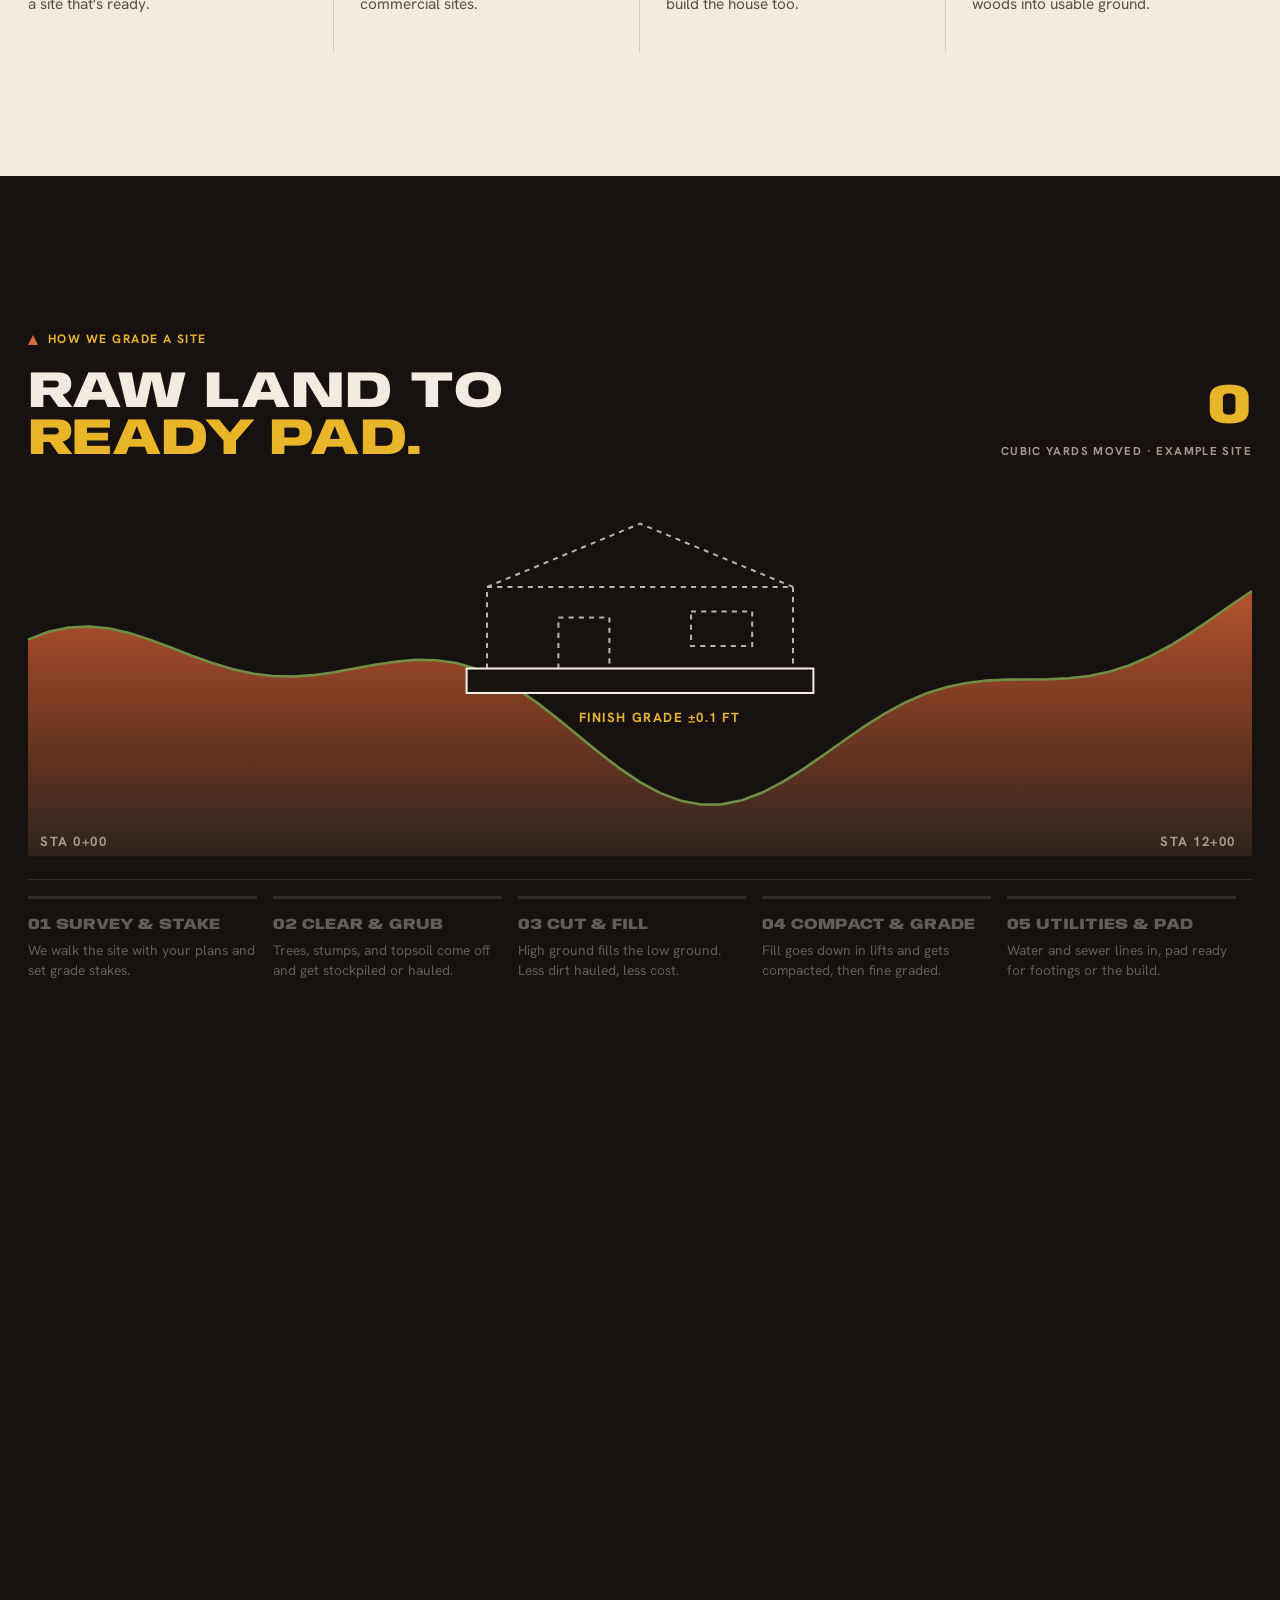
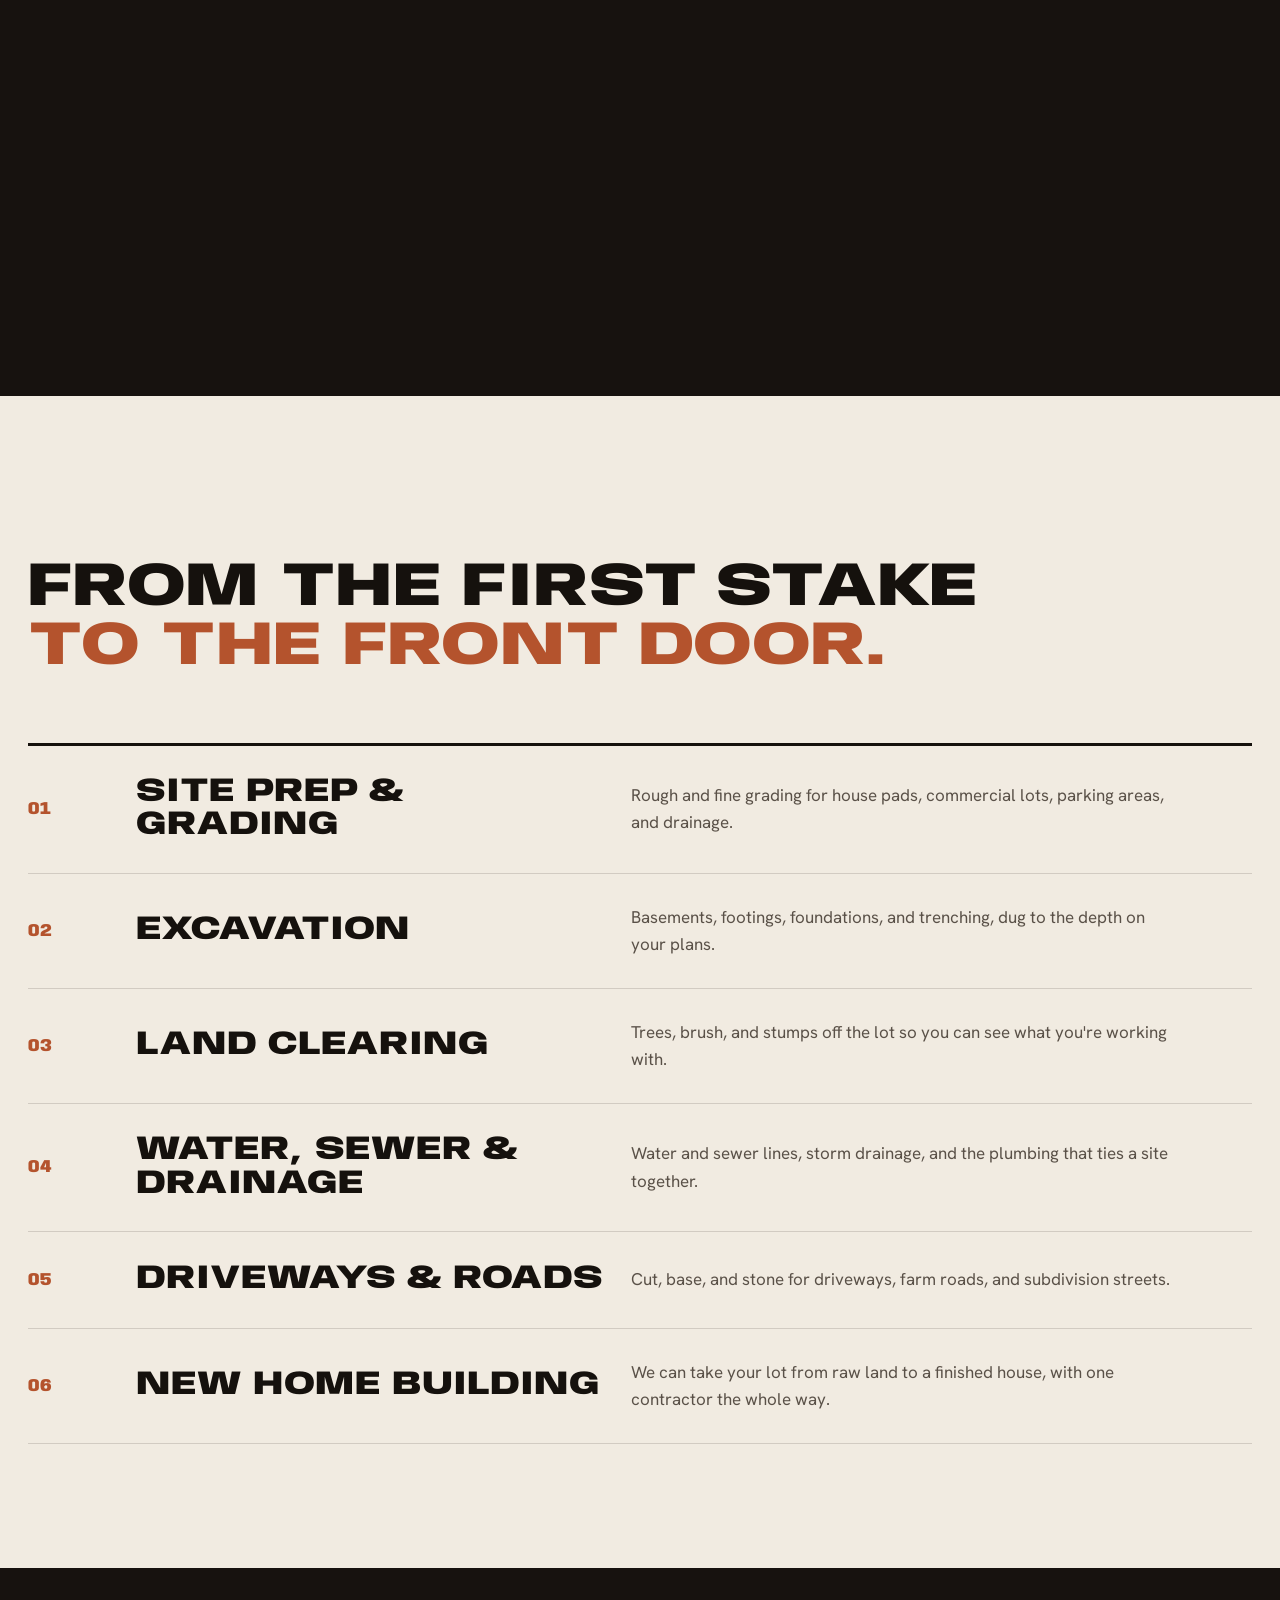
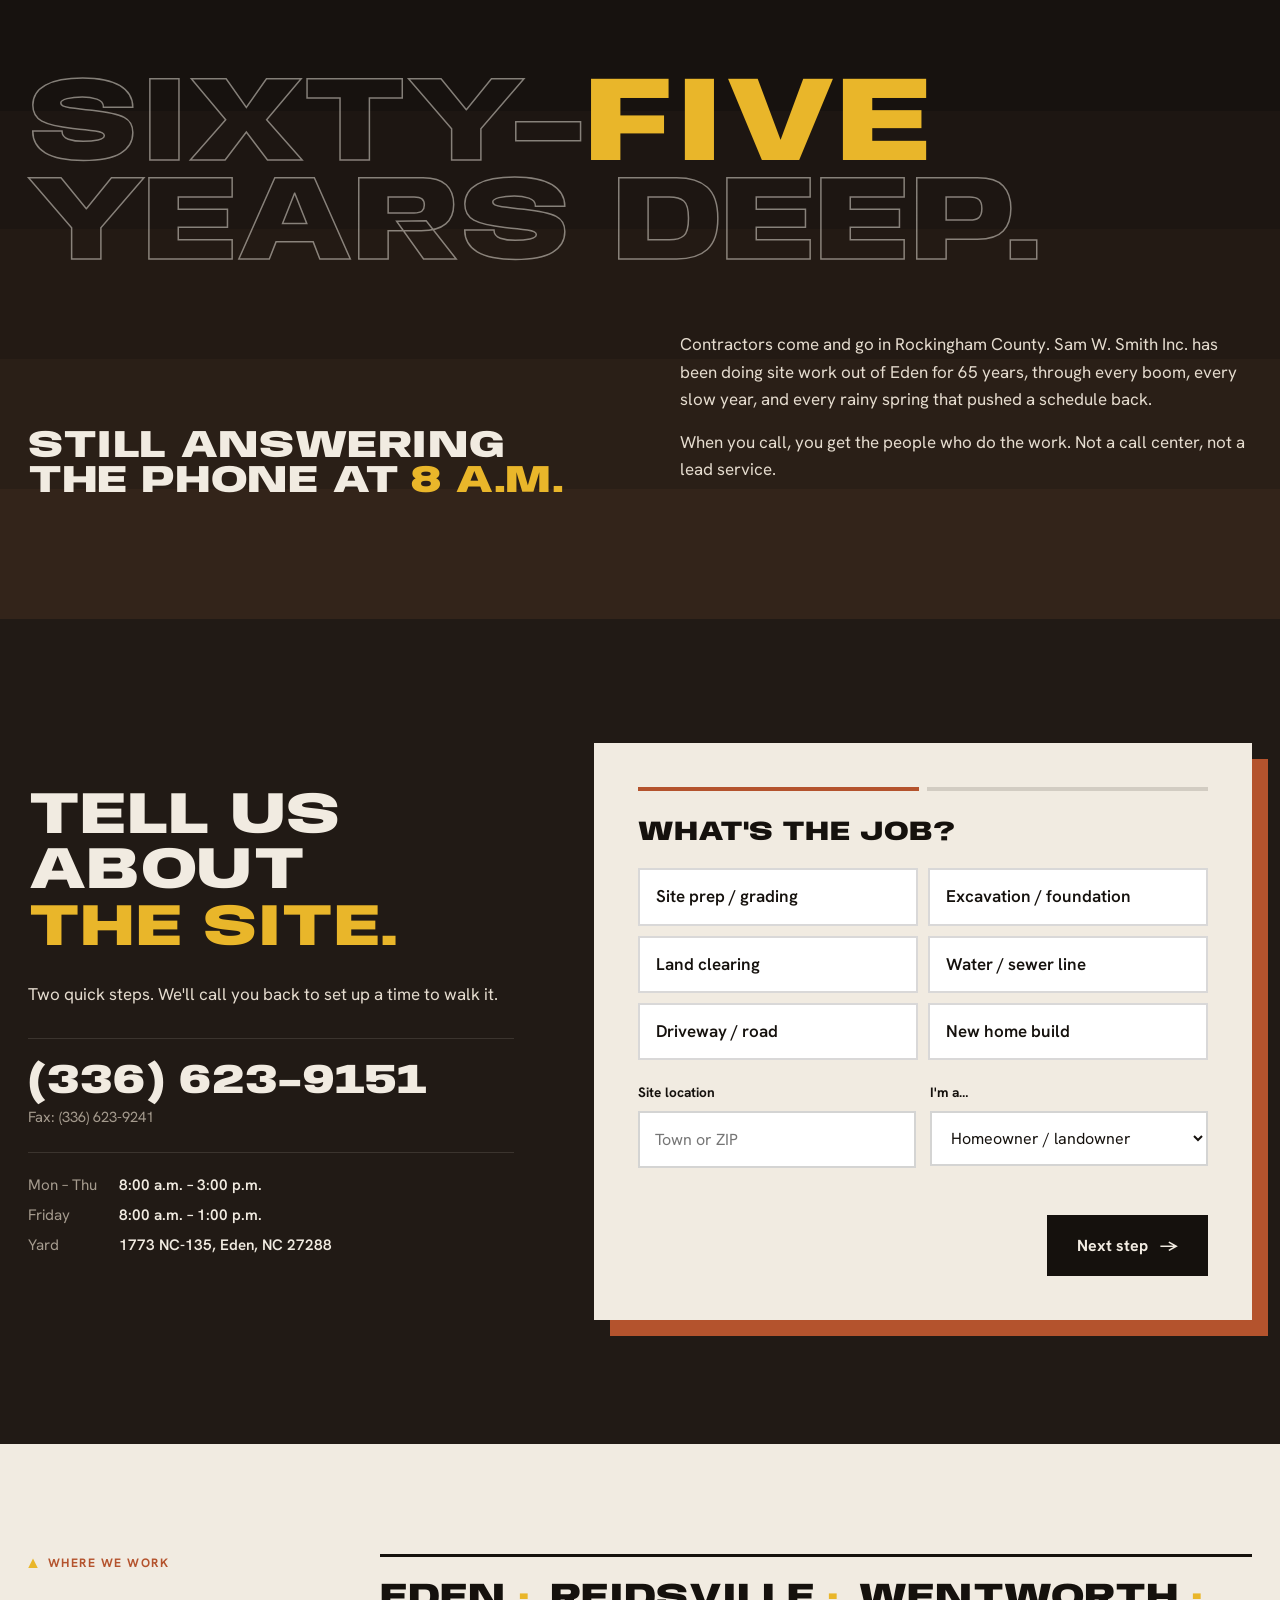
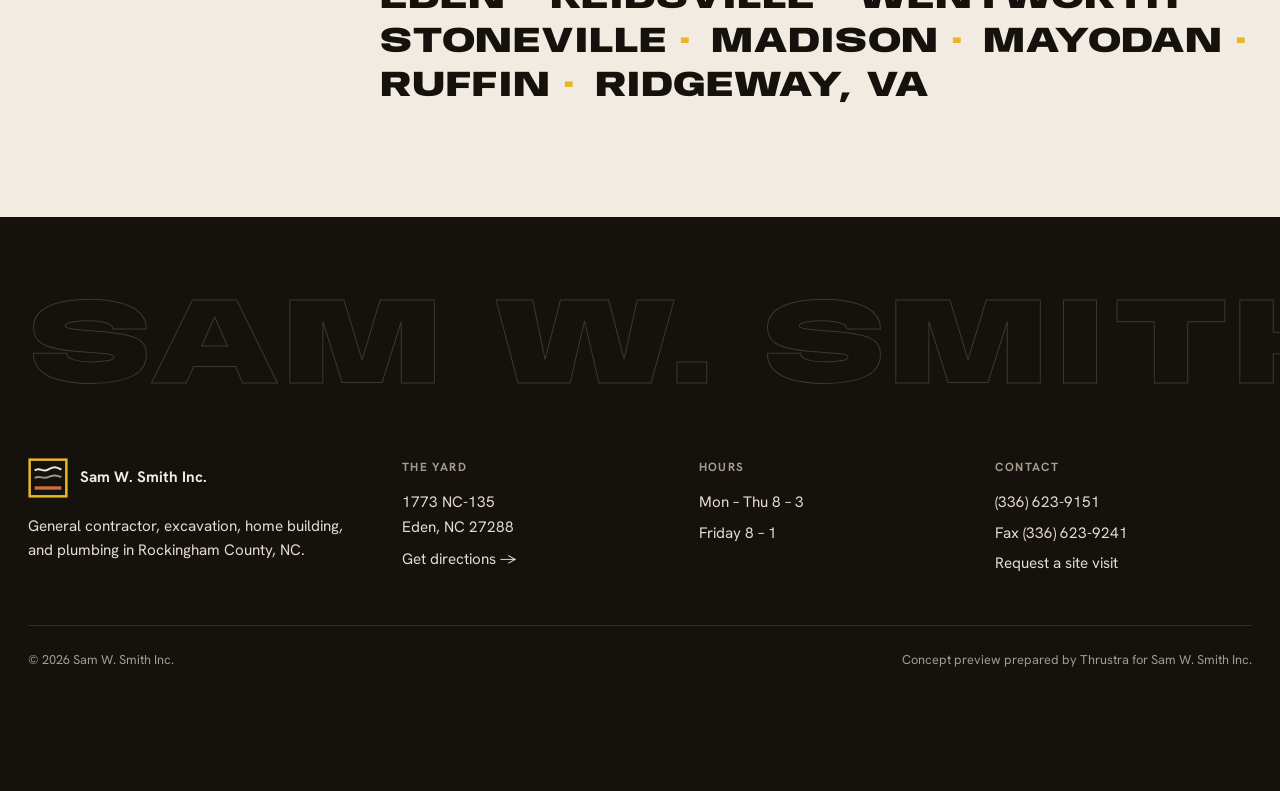
==== commit 787688f3: "Fix grade section clipping: let cross-section SVG shrink so step text fits the pinned viewport" ====
--- a/sws-demo.html
+++ b/sws-demo.html
@@ -1,22 +1,22 @@
-<!doctype html>
-<html lang="en">
-<head>
-<meta charset="utf-8">
-<meta name="viewport" content="width=device-width, initial-scale=1">
-<title>Sam W. Smith Inc. | Excavation, Grading &amp; Site Work in Eden, NC</title>
-<meta name="description" content="Sam W. Smith Inc. has done site work, excavation, grading, utilities and home building across Rockingham County for 65 years. Eden, NC. Call (336) 623-9151.">
-<link rel="canonical" href="https://kc2flycodes.github.io/SWS/">
-<meta property="og:type" content="website">
-<meta property="og:title" content="Sam W. Smith Inc. | Site Work &amp; Excavation, Eden NC">
-<meta property="og:description" content="We move the ground you build on. 65 years of site work in Rockingham County. (336) 623-9151.">
-<meta property="og:image" content="https://kc2flycodes.github.io/SWS/assets/og-image.png">
-<meta property="og:url" content="https://kc2flycodes.github.io/SWS/">
-<meta name="theme-color" content="#17120f">
-<link rel="icon" type="image/svg+xml" href="[data-uri]">
-<link rel="preconnect" href="https://fonts.googleapis.com">
-<link rel="preconnect" href="https://fonts.gstatic.com" crossorigin>
-<link href="https://fonts.googleapis.com/css2?family=Anybody:wdth,wght@100..150,700..900&family=Hanken+Grotesk:wght@400;500;600;700&display=swap" rel="stylesheet">
-<style>
+<!doctype html>
+<html lang="en">
+<head>
+<meta charset="utf-8">
+<meta name="viewport" content="width=device-width, initial-scale=1">
+<title>Sam W. Smith Inc. | Excavation, Grading &amp; Site Work in Eden, NC</title>
+<meta name="description" content="Sam W. Smith Inc. has done site work, excavation, grading, utilities and home building across Rockingham County for 65 years. Eden, NC. Call (336) 623-9151.">
+<link rel="canonical" href="https://kc2flycodes.github.io/SWS/">
+<meta property="og:type" content="website">
+<meta property="og:title" content="Sam W. Smith Inc. | Site Work &amp; Excavation, Eden NC">
+<meta property="og:description" content="We move the ground you build on. 65 years of site work in Rockingham County. (336) 623-9151.">
+<meta property="og:image" content="https://kc2flycodes.github.io/SWS/assets/og-image.png">
+<meta property="og:url" content="https://kc2flycodes.github.io/SWS/">
+<meta name="theme-color" content="#17120f">
+<link rel="icon" type="image/svg+xml" href="[data-uri]">
+<link rel="preconnect" href="https://fonts.googleapis.com">
+<link rel="preconnect" href="https://fonts.gstatic.com" crossorigin>
+<link href="https://fonts.googleapis.com/css2?family=Anybody:wdth,wght@100..150,700..900&family=Hanken+Grotesk:wght@400;500;600;700&display=swap" rel="stylesheet">
+<style>
 /* Sam W. Smith Inc. — concept build by Thrustra */
 :root{
   --soil:#17120f;
@@ -164,7 +164,8 @@
 .grade-read{text-align:right}
 .grade-read b{display:block;font-family:var(--f-display);font-weight:850;font-variation-settings:'wdth' 120;font-size:clamp(2.4rem,4.4vw,3.8rem);line-height:1;color:var(--yellow);font-variant-numeric:tabular-nums}
 .grade-read span{font-size:.72rem;font-weight:700;letter-spacing:.12em;text-transform:uppercase;color:var(--stone)}
-.grade-svg{width:100%;height:auto;overflow:visible}
+.grade-top,.grade-steps{flex-shrink:0}
+.grade-svg{width:100%;height:auto;flex:0 1 auto;min-height:0;overflow:visible}
 .grade-steps{display:grid;grid-template-columns:repeat(5,1fr);gap:0;margin-top:22px;border-top:1px solid var(--line-d)}
 .gs{padding:16px 16px 0 0;color:rgba(241,235,225,.35);transition:color .5s var(--ease)}
 .gs b{display:block;font-family:var(--f-display);font-weight:850;font-variation-settings:'wdth' 120;font-size:.95rem;text-transform:uppercase;margin-bottom:4px}
@@ -337,290 +338,290 @@
   .pipe{stroke-dashoffset:0}
   .gs{color:var(--paper)}
 }
-</style>
-<script type="application/ld+json">
-{
-  "@context": "https://schema.org",
-  "@type": "GeneralContractor",
-  "name": "Sam W. Smith Inc.",
-  "telephone": "+1-336-623-9151",
-  "faxNumber": "+1-336-623-9241",
-  "address": {"@type": "PostalAddress", "streetAddress": "1773 NC-135", "addressLocality": "Eden", "addressRegion": "NC", "postalCode": "27288", "addressCountry": "US"},
-  "openingHoursSpecification": [
-    {"@type": "OpeningHoursSpecification", "dayOfWeek": ["Monday","Tuesday","Wednesday","Thursday"], "opens": "08:00", "closes": "15:00"},
-    {"@type": "OpeningHoursSpecification", "dayOfWeek": "Friday", "opens": "08:00", "closes": "13:00"}
-  ],
-  "areaServed": ["Eden", "Reidsville", "Wentworth", "Stoneville", "Madison", "Mayodan", "Ruffin", "Ridgeway"]
-}
-</script>
-</head>
-<body>
-<a class="skip" href="#main">Skip to content</a>
-
-<svg width="0" height="0" style="position:absolute" aria-hidden="true">
-  <symbol id="mark" viewBox="0 0 48 48">
-    <rect x="2" y="2" width="44" height="44" fill="none" stroke="#e9b62a" stroke-width="3"/>
-    <path d="M8 15c6-5 10 3 16-1s10-4 16 0" fill="none" stroke="#f1ebe1" stroke-width="2.4"/>
-    <path d="M8 24c6-4 10 2 16-1s10-3 16 0" fill="none" stroke="#f1ebe1" stroke-width="2.4" opacity=".6"/>
-    <path d="M8 36h32" stroke="#d46c43" stroke-width="4"/>
-  </symbol>
-  <symbol id="phone" viewBox="0 0 24 24"><path fill="currentColor" d="M6.6 10.8a15.1 15.1 0 0 0 6.6 6.6l2.2-2.2c.3-.3.7-.4 1-.2 1.1.4 2.3.6 3.6.6.6 0 1 .4 1 1V20c0 .6-.4 1-1 1A17 17 0 0 1 3 4c0-.6.4-1 1-1h3.5c.6 0 1 .4 1 1 0 1.3.2 2.5.6 3.6.1.3 0 .7-.2 1z"/></symbol>
-</svg>
-
-<header class="nav" id="nav">
-  <div class="wrap nav-in">
-    <a class="brand" href="#top" aria-label="Sam W. Smith Inc. home">
-      <svg aria-hidden="true"><use href="#mark"/></svg>
-      <span><span class="brand-name">Sam W. Smith Inc.</span><span class="brand-sub">Site work · Eden, NC</span></span>
-    </a>
-    <nav aria-label="Primary">
-      <ul class="nav-links">
-        <li><a href="#who">Who we work for</a></li>
-        <li><a href="#grade">How we grade</a></li>
-        <li><a href="#services">Services</a></li>
-        <li><a href="#estimate">Site visit</a></li>
-      </ul>
-    </nav>
-    <a class="nav-call" href="tel:+13366239151"><svg aria-hidden="true"><use href="#phone"/></svg><span class="nc-num">(336) 623-9151</span><span class="nc-short">Call</span></a>
-  </div>
-</header>
-
-<main id="main">
-<section class="hero dark" id="top">
-  <canvas id="topo" aria-hidden="true"></canvas>
-  <div class="xhair" id="xhair" aria-hidden="true"><i class="h"></i><i class="v"></i><span id="xread">ELEV 612 FT</span></div>
-  <div class="wrap hero-content">
-    <span class="tag">Excavation · Grading · Site work · Home building</span>
-    <h1 class="display">
-      <span class="ln"><span>We move</span></span>
-      <span class="ln"><span>the ground</span></span>
-      <span class="ln"><span class="y">you build on.</span></span>
-    </h1>
-    <div class="hero-row">
-      <div class="rv d2">
-        <p class="hero-lede">For 65 years, Sam W. Smith Inc. has cleared, cut, graded, and built across Rockingham County. Builders, developers, and landowners call us when the dirt has to be right the first time.</p>
-        <div class="hero-ctas">
-          <a class="btn btn-y mag" href="#estimate"><span>Request a site visit</span><span class="arr">→</span></a>
-          <a class="btn btn-line mag" href="tel:+13366239151"><svg width="16" height="16" aria-hidden="true"><use href="#phone"/></svg><span>(336) 623-9151</span></a>
-        </div>
-      </div>
-      <div class="hero-card rv d3">
-        <b>The yard on NC-135</b>
-        <dl><dt>Mon – Thu</dt><dd>8:00 – 3:00</dd><dt>Friday</dt><dd>8:00 – 1:00</dd></dl>
-        <span class="open" id="openNow"><i></i><span>Checking hours…</span></span>
-      </div>
-    </div>
-  </div>
-  <div class="hero-base">
-    <div class="stat rv d2"><b data-count="65">0</b><span>Years in<br>business</span></div>
-    <div class="stat rv d2"><b data-count="5" data-dec="1">0.0</b><span>Google<br>rating</span></div>
-    <div class="stat rv d3"><b>4</b><span>Trades under<br>one roof</span></div>
-    <div class="coords" id="coords">36.4857° N · 79.7489° W</div>
-  </div>
-</section>
-
-<div class="marquee" aria-hidden="true">
-  <div class="mq-track">
-    <span>Site prep</span><span class="x">▲</span><span class="o">Grading</span><span class="x">▲</span><span>Excavation</span><span class="x">▲</span><span class="o">Land clearing</span><span class="x">▲</span><span>Foundations</span><span class="x">▲</span><span class="o">Water &amp; sewer</span><span class="x">▲</span><span>Driveways</span><span class="x">▲</span><span class="o">New homes</span><span class="x">▲</span>
-    <span>Site prep</span><span class="x">▲</span><span class="o">Grading</span><span class="x">▲</span><span>Excavation</span><span class="x">▲</span><span class="o">Land clearing</span><span class="x">▲</span><span>Foundations</span><span class="x">▲</span><span class="o">Water &amp; sewer</span><span class="x">▲</span><span>Driveways</span><span class="x">▲</span><span class="o">New homes</span><span class="x">▲</span>
-  </div>
-</div>
-
-<section id="who">
-  <div class="wrap">
-    <div class="head">
-      <span class="tag rv">Who calls us</span>
-      <h2 class="display h2 rv-lines"><span class="ln"><span>One contractor.</span></span><span class="ln"><span class="c">Four kinds of jobs.</span></span></h2>
-      <p class="rv">We're general contractors, excavators, home builders, and plumbers. That means one call covers the site, the utilities, and the build.</p>
-    </div>
-    <div class="who-grid">
-      <article class="who rv">
-        <svg class="who-ico" viewBox="0 0 48 48" fill="none" stroke="currentColor" stroke-width="2.5" aria-hidden="true"><path d="M6 42h36M10 42V22l14-10 14 10v20M18 42V30h12v12"/></svg>
-        <h3>Builders &amp; GCs</h3>
-        <p>Pads graded to plan, footings dug, utilities stubbed. Your framers show up to a site that's ready.</p>
-      </article>
-      <article class="who rv d1">
-        <svg class="who-ico" viewBox="0 0 48 48" fill="none" stroke="currentColor" stroke-width="2.5" aria-hidden="true"><path d="M6 6h36v36H6zM6 20h36M6 32h36M20 6v36M32 6v36"/></svg>
-        <h3>Developers</h3>
-        <p>Lot clearing, road cuts, and water and sewer runs for subdivisions and commercial sites.</p>
-      </article>
-      <article class="who rv d2">
-        <svg class="who-ico" viewBox="0 0 48 48" fill="none" stroke="currentColor" stroke-width="2.5" aria-hidden="true"><path d="M8 40c6-10 12-14 16-14s10 4 16 14M24 26V10M18 14l6-6 6 6"/></svg>
-        <h3>Homeowners</h3>
-        <p>Building on your own land? We clear it, grade it, run the lines, and can build the house too.</p>
-      </article>
-      <article class="who rv d3">
-        <svg class="who-ico" viewBox="0 0 48 48" fill="none" stroke="currentColor" stroke-width="2.5" aria-hidden="true"><path d="M6 42h36M10 42V20L24 8l14 12v22M18 42V28h12v14M24 8v6"/></svg>
-        <h3>Farms &amp; land</h3>
-        <p>Driveways, drainage, pads for barns and shops, and clearing that turns woods into usable ground.</p>
-      </article>
-    </div>
-  </div>
-</section>
-
-<section class="grade dark" id="grade" aria-label="How we grade a site">
-  <div class="grade-pin">
-    <div class="grade-top">
-      <div>
-        <span class="tag">How we grade a site</span>
-        <h2 class="display" style="margin-top:16px">Raw land to<br><span class="y">ready pad.</span></h2>
-      </div>
-      <div class="grade-read"><b id="cuyd">0</b><span>Cubic yards moved · example site</span></div>
-    </div>
-    <svg class="grade-svg" viewBox="0 0 1200 360" aria-hidden="true">
-      <defs>
-        <linearGradient id="earth" x1="0" y1="0" x2="0" y2="1"><stop offset="0" stop-color="#b4532d"/><stop offset=".45" stop-color="#7a3a22"/><stop offset="1" stop-color="#2d241d"/></linearGradient>
-        <pattern id="hatch" width="10" height="10" patternUnits="userSpaceOnUse" patternTransform="rotate(45)"><path d="M0 0v10" stroke="#e9b62a" stroke-width="2" opacity=".85"/></pattern>
-      </defs>
-      <path id="cutArea" fill="url(#hatch)"/>
-      <path id="ground" fill="url(#earth)"/>
-      <path id="ghost" fill="none" stroke="#f1ebe1" stroke-width="1.5" stroke-dasharray="6 6" opacity=".45"/>
-      <path id="surface" fill="none" stroke="#e9b62a" stroke-width="2.5"/>
-      <path class="pipe" id="pipe" d="M0 290H520V232" fill="none" stroke="#7fb0e8" stroke-width="4" stroke-dasharray="900"/>
-      <g class="found" id="found" stroke="#f1ebe1" stroke-width="2" fill="none">
-        <rect x="430" y="176" width="340" height="24" fill="#17120f"/>
-        <path d="M450 176V96h300v80M450 96l150-62 150 62M520 176v-50h50v50M650 120h60v34h-60z" stroke-dasharray="5 5" opacity=".75"/>
-      </g>
-      <g font-family="Hanken Grotesk, sans-serif" font-size="13" font-weight="700" letter-spacing="1.5" fill="#a59b8e">
-        <text x="12" y="350">STA 0+00</text><text x="1110" y="350">STA 12+00</text>
-        <text id="padLabel" x="540" y="228" fill="#e9b62a" opacity="0">FINISH GRADE ±0.1 FT</text>
-      </g>
-    </svg>
-    <div class="grade-steps" id="gsteps">
-      <div class="gs"><div class="gs-bar"><i></i></div><b>01 Survey &amp; stake</b><p>We walk the site with your plans and set grade stakes.</p></div>
-      <div class="gs"><div class="gs-bar"><i></i></div><b>02 Clear &amp; grub</b><p>Trees, stumps, and topsoil come off and get stockpiled or hauled.</p></div>
-      <div class="gs"><div class="gs-bar"><i></i></div><b>03 Cut &amp; fill</b><p>High ground fills the low ground. Less dirt hauled, less cost.</p></div>
-      <div class="gs"><div class="gs-bar"><i></i></div><b>04 Compact &amp; grade</b><p>Fill goes down in lifts and gets compacted, then fine graded.</p></div>
-      <div class="gs"><div class="gs-bar"><i></i></div><b>05 Utilities &amp; pad</b><p>Water and sewer lines in, pad ready for footings or the build.</p></div>
-    </div>
-  </div>
-</section>
-
-<section id="services">
-  <div class="wrap">
-    <div class="head">
-      <span class="tag rv">What we do</span>
-      <h2 class="display h2 rv-lines"><span class="ln"><span>From the first stake</span></span><span class="ln"><span class="c">to the front door.</span></span></h2>
-    </div>
-    <div class="svc-list">
-      <a class="svc rv" href="#estimate"><span class="svc-n">01</span><h3>Site prep &amp; grading</h3><p>Rough and fine grading for house pads, commercial lots, parking areas, and drainage.</p><span class="svc-arr">→</span></a>
-      <a class="svc rv" href="#estimate"><span class="svc-n">02</span><h3>Excavation</h3><p>Basements, footings, foundations, and trenching, dug to the depth on your plans.</p><span class="svc-arr">→</span></a>
-      <a class="svc rv" href="#estimate"><span class="svc-n">03</span><h3>Land clearing</h3><p>Trees, brush, and stumps off the lot so you can see what you're working with.</p><span class="svc-arr">→</span></a>
-      <a class="svc rv" href="#estimate"><span class="svc-n">04</span><h3>Water, sewer &amp; drainage</h3><p>Water and sewer lines, storm drainage, and the plumbing that ties a site together.</p><span class="svc-arr">→</span></a>
-      <a class="svc rv" href="#estimate"><span class="svc-n">05</span><h3>Driveways &amp; roads</h3><p>Cut, base, and stone for driveways, farm roads, and subdivision streets.</p><span class="svc-arr">→</span></a>
-      <a class="svc rv" href="#estimate"><span class="svc-n">06</span><h3>New home building</h3><p>We can take your lot from raw land to a finished house, with one contractor the whole way.</p><span class="svc-arr">→</span></a>
-    </div>
-  </div>
-</section>
-
-<section class="strata dark">
-  <div class="strata-band">
-    <div class="strata-layers" aria-hidden="true">
-      <i style="top:0;height:22%;background:#17120f"></i>
-      <i style="top:22%;height:18%;background:#1d1612"></i>
-      <i style="top:40%;height:20%;background:#231a14"></i>
-      <i style="top:60%;height:20%;background:#2a1f17"></i>
-      <i style="top:80%;height:20%;background:#33241a"></i>
-    </div>
-    <div class="wrap">
-      <p class="display big rv" aria-label="65 years">Sixty-<span>five</span><br>years deep.</p>
-      <div class="strata-row">
-        <h2 class="display rv">Still answering the phone <span style="white-space:nowrap">at <span class="y">8 a.m.</span></span></h2>
-        <div class="rv d1">
-          <p>Contractors come and go in Rockingham County. Sam W. Smith Inc. has been doing site work out of Eden for 65 years, through every boom, every slow year, and every rainy spring that pushed a schedule back.</p>
-          <p>When you call, you get the people who do the work. Not a call center, not a lead service.</p>
-        </div>
-      </div>
-    </div>
-  </div>
-</section>
-
-<section class="estimate dark" id="estimate" style="background:var(--soil-2)">
-  <div class="wrap est-grid">
-    <div class="est-side">
-      <span class="tag rv">Request a site visit</span>
-      <h2 class="display rv-lines"><span class="ln"><span>Tell us about</span></span><span class="ln"><span class="y">the site.</span></span></h2>
-      <p class="rv">Two quick steps. We'll call you back to set up a time to walk it.</p>
-      <a class="est-call rv" href="tel:+13366239151"><b>(336) 623-9151</b><span>Fax: (336) 623-9241</span></a>
-      <dl class="hours rv"><dt>Mon – Thu</dt><dd>8:00 a.m. – 3:00 p.m.</dd><dt>Friday</dt><dd>8:00 a.m. – 1:00 p.m.</dd><dt>Yard</dt><dd>1773 NC-135, Eden, NC 27288</dd></dl>
-    </div>
-    <form class="form rv d1" id="estForm" novalidate>
-      <div class="form-steps" aria-hidden="true"><i class="on"></i><i></i></div>
-      <input type="hidden" name="_subject" value="[DEMO · SAM W SMITH] Site visit request">
-      <input type="text" name="_gotcha" tabindex="-1" autocomplete="off" style="position:absolute;left:-9999px" aria-hidden="true">
-      <fieldset class="fs" id="fs1">
-        <legend>What's the job?</legend>
-        <div class="chips" role="radiogroup" aria-label="Type of work">
-          <label class="chip"><input type="radio" name="service" value="Site prep / grading" required><span>Site prep / grading</span></label>
-          <label class="chip"><input type="radio" name="service" value="Excavation / foundation"><span>Excavation / foundation</span></label>
-          <label class="chip"><input type="radio" name="service" value="Land clearing"><span>Land clearing</span></label>
-          <label class="chip"><input type="radio" name="service" value="Water / sewer line"><span>Water / sewer line</span></label>
-          <label class="chip"><input type="radio" name="service" value="Driveway / road"><span>Driveway / road</span></label>
-          <label class="chip"><input type="radio" name="service" value="New home build"><span>New home build</span></label>
-        </div>
-        <div class="row2">
-          <div class="field"><label for="loc">Site location</label><input id="loc" name="location" placeholder="Town or ZIP" required></div>
-          <div class="field"><label for="ctype">I'm a…</label><select id="ctype" name="client_type"><option>Homeowner / landowner</option><option>Builder / GC</option><option>Developer</option><option>Farm / business</option></select></div>
-        </div>
-        <p class="form-err" id="err1" role="alert"></p>
-        <div class="form-nav"><span></span><button type="button" class="btn btn-ink" id="next"><span>Next step</span><span class="arr">→</span></button></div>
-      </fieldset>
-      <fieldset class="fs" id="fs2" hidden>
-        <legend>Where do we reach you?</legend>
-        <div class="row2">
-          <div class="field"><label for="name">Name</label><input id="name" name="name" autocomplete="name" required></div>
-          <div class="field"><label for="phone">Phone</label><input id="phone" name="phone" type="tel" autocomplete="tel" required></div>
-        </div>
-        <div class="row2">
-          <div class="field"><label for="company">Company <span style="font-weight:400">(optional)</span></label><input id="company" name="company" autocomplete="organization"></div>
-          <div class="field"><label for="when">Timeline</label><select id="when" name="timeline"><option>As soon as possible</option><option>Next 1–3 months</option><option>3–6 months out</option><option>Just pricing it</option></select></div>
-        </div>
-        <div class="field"><label for="notes">About the site</label><textarea id="notes" name="notes" placeholder="Acreage, slope, plans or permits, anything we should know."></textarea></div>
-        <p class="form-err" id="err2" role="alert"></p>
-        <div class="form-nav"><button type="button" class="linkbtn" id="back">← Back</button><button type="submit" class="btn btn-clay" id="send"><span>Send request</span><span class="arr">→</span></button></div>
-        <p class="fine">We only use your info to follow up about your project.</p>
-      </fieldset>
-      <div class="form-ok" id="ok" hidden tabindex="-1">
-        <svg class="check" viewBox="0 0 60 60" aria-hidden="true"><rect x="2" y="2" width="56" height="56"/><path d="M16 31l9 9 19-21"/></svg>
-        <h3>Request received.</h3>
-        <p>We'll call you to set up a time to walk the site. Need us sooner? Call <a href="tel:+13366239151">(336) 623-9151</a>.</p>
-      </div>
-    </form>
-  </div>
-</section>
-
-<section class="area">
-  <div class="wrap area-flex">
-    <span class="tag rv">Where we work</span>
-    <ul class="area-list rv d1">
-      <li>Eden</li><li>Reidsville</li><li>Wentworth</li><li>Stoneville</li><li>Madison</li><li>Mayodan</li><li>Ruffin</li><li>Ridgeway, VA</li>
-    </ul>
-  </div>
-</section>
-</main>
-
-<footer class="foot">
-  <div class="wrap">
-    <p class="foot-big" aria-hidden="true">Sam W. Smith Inc.</p>
-    <div class="foot-grid">
-      <div>
-        <p style="display:flex;align-items:center;gap:12px;margin-bottom:16px"><svg width="40" height="40" aria-hidden="true"><use href="#mark"/></svg><b style="color:var(--paper)">Sam W. Smith Inc.</b></p>
-        <p>General contractor, excavation, home building, and plumbing in Rockingham County, NC.</p>
-      </div>
-      <div><h4>The yard</h4><p>1773 NC-135<br>Eden, NC 27288</p><a href="https://www.google.com/maps/search/?api=1&amp;query=Sam+W+Smith+Inc+Eden+NC" target="_blank" rel="noopener">Get directions →</a></div>
-      <div><h4>Hours</h4><p>Mon – Thu 8 – 3</p><p>Friday 8 – 1</p></div>
-      <div><h4>Contact</h4><p><a href="tel:+13366239151">(336) 623-9151</a></p><p>Fax (336) 623-9241</p><p><a href="#estimate">Request a site visit</a></p></div>
-    </div>
-    <div class="foot-base"><span>© <span id="yr">2026</span> Sam W. Smith Inc.</span><span>Concept preview prepared by Thrustra for Sam W. Smith Inc.</span></div>
-  </div>
-</footer>
-
-<div class="callbar" id="callbar">
-  <a href="tel:+13366239151"><svg aria-hidden="true"><use href="#phone"/></svg>Call the yard</a>
-  <a href="#estimate">Site visit</a>
-</div>
-
-<script>
+</style>
+<script type="application/ld+json">
+{
+  "@context": "https://schema.org",
+  "@type": "GeneralContractor",
+  "name": "Sam W. Smith Inc.",
+  "telephone": "+1-336-623-9151",
+  "faxNumber": "+1-336-623-9241",
+  "address": {"@type": "PostalAddress", "streetAddress": "1773 NC-135", "addressLocality": "Eden", "addressRegion": "NC", "postalCode": "27288", "addressCountry": "US"},
+  "openingHoursSpecification": [
+    {"@type": "OpeningHoursSpecification", "dayOfWeek": ["Monday","Tuesday","Wednesday","Thursday"], "opens": "08:00", "closes": "15:00"},
+    {"@type": "OpeningHoursSpecification", "dayOfWeek": "Friday", "opens": "08:00", "closes": "13:00"}
+  ],
+  "areaServed": ["Eden", "Reidsville", "Wentworth", "Stoneville", "Madison", "Mayodan", "Ruffin", "Ridgeway"]
+}
+</script>
+</head>
+<body>
+<a class="skip" href="#main">Skip to content</a>
+
+<svg width="0" height="0" style="position:absolute" aria-hidden="true">
+  <symbol id="mark" viewBox="0 0 48 48">
+    <rect x="2" y="2" width="44" height="44" fill="none" stroke="#e9b62a" stroke-width="3"/>
+    <path d="M8 15c6-5 10 3 16-1s10-4 16 0" fill="none" stroke="#f1ebe1" stroke-width="2.4"/>
+    <path d="M8 24c6-4 10 2 16-1s10-3 16 0" fill="none" stroke="#f1ebe1" stroke-width="2.4" opacity=".6"/>
+    <path d="M8 36h32" stroke="#d46c43" stroke-width="4"/>
+  </symbol>
+  <symbol id="phone" viewBox="0 0 24 24"><path fill="currentColor" d="M6.6 10.8a15.1 15.1 0 0 0 6.6 6.6l2.2-2.2c.3-.3.7-.4 1-.2 1.1.4 2.3.6 3.6.6.6 0 1 .4 1 1V20c0 .6-.4 1-1 1A17 17 0 0 1 3 4c0-.6.4-1 1-1h3.5c.6 0 1 .4 1 1 0 1.3.2 2.5.6 3.6.1.3 0 .7-.2 1z"/></symbol>
+</svg>
+
+<header class="nav" id="nav">
+  <div class="wrap nav-in">
+    <a class="brand" href="#top" aria-label="Sam W. Smith Inc. home">
+      <svg aria-hidden="true"><use href="#mark"/></svg>
+      <span><span class="brand-name">Sam W. Smith Inc.</span><span class="brand-sub">Site work · Eden, NC</span></span>
+    </a>
+    <nav aria-label="Primary">
+      <ul class="nav-links">
+        <li><a href="#who">Who we work for</a></li>
+        <li><a href="#grade">How we grade</a></li>
+        <li><a href="#services">Services</a></li>
+        <li><a href="#estimate">Site visit</a></li>
+      </ul>
+    </nav>
+    <a class="nav-call" href="tel:+13366239151"><svg aria-hidden="true"><use href="#phone"/></svg><span class="nc-num">(336) 623-9151</span><span class="nc-short">Call</span></a>
+  </div>
+</header>
+
+<main id="main">
+<section class="hero dark" id="top">
+  <canvas id="topo" aria-hidden="true"></canvas>
+  <div class="xhair" id="xhair" aria-hidden="true"><i class="h"></i><i class="v"></i><span id="xread">ELEV 612 FT</span></div>
+  <div class="wrap hero-content">
+    <span class="tag">Excavation · Grading · Site work · Home building</span>
+    <h1 class="display">
+      <span class="ln"><span>We move</span></span>
+      <span class="ln"><span>the ground</span></span>
+      <span class="ln"><span class="y">you build on.</span></span>
+    </h1>
+    <div class="hero-row">
+      <div class="rv d2">
+        <p class="hero-lede">For 65 years, Sam W. Smith Inc. has cleared, cut, graded, and built across Rockingham County. Builders, developers, and landowners call us when the dirt has to be right the first time.</p>
+        <div class="hero-ctas">
+          <a class="btn btn-y mag" href="#estimate"><span>Request a site visit</span><span class="arr">→</span></a>
+          <a class="btn btn-line mag" href="tel:+13366239151"><svg width="16" height="16" aria-hidden="true"><use href="#phone"/></svg><span>(336) 623-9151</span></a>
+        </div>
+      </div>
+      <div class="hero-card rv d3">
+        <b>The yard on NC-135</b>
+        <dl><dt>Mon – Thu</dt><dd>8:00 – 3:00</dd><dt>Friday</dt><dd>8:00 – 1:00</dd></dl>
+        <span class="open" id="openNow"><i></i><span>Checking hours…</span></span>
+      </div>
+    </div>
+  </div>
+  <div class="hero-base">
+    <div class="stat rv d2"><b data-count="65">0</b><span>Years in<br>business</span></div>
+    <div class="stat rv d2"><b data-count="5" data-dec="1">0.0</b><span>Google<br>rating</span></div>
+    <div class="stat rv d3"><b>4</b><span>Trades under<br>one roof</span></div>
+    <div class="coords" id="coords">36.4857° N · 79.7489° W</div>
+  </div>
+</section>
+
+<div class="marquee" aria-hidden="true">
+  <div class="mq-track">
+    <span>Site prep</span><span class="x">▲</span><span class="o">Grading</span><span class="x">▲</span><span>Excavation</span><span class="x">▲</span><span class="o">Land clearing</span><span class="x">▲</span><span>Foundations</span><span class="x">▲</span><span class="o">Water &amp; sewer</span><span class="x">▲</span><span>Driveways</span><span class="x">▲</span><span class="o">New homes</span><span class="x">▲</span>
+    <span>Site prep</span><span class="x">▲</span><span class="o">Grading</span><span class="x">▲</span><span>Excavation</span><span class="x">▲</span><span class="o">Land clearing</span><span class="x">▲</span><span>Foundations</span><span class="x">▲</span><span class="o">Water &amp; sewer</span><span class="x">▲</span><span>Driveways</span><span class="x">▲</span><span class="o">New homes</span><span class="x">▲</span>
+  </div>
+</div>
+
+<section id="who">
+  <div class="wrap">
+    <div class="head">
+      <span class="tag rv">Who calls us</span>
+      <h2 class="display h2 rv-lines"><span class="ln"><span>One contractor.</span></span><span class="ln"><span class="c">Four kinds of jobs.</span></span></h2>
+      <p class="rv">We're general contractors, excavators, home builders, and plumbers. That means one call covers the site, the utilities, and the build.</p>
+    </div>
+    <div class="who-grid">
+      <article class="who rv">
+        <svg class="who-ico" viewBox="0 0 48 48" fill="none" stroke="currentColor" stroke-width="2.5" aria-hidden="true"><path d="M6 42h36M10 42V22l14-10 14 10v20M18 42V30h12v12"/></svg>
+        <h3>Builders &amp; GCs</h3>
+        <p>Pads graded to plan, footings dug, utilities stubbed. Your framers show up to a site that's ready.</p>
+      </article>
+      <article class="who rv d1">
+        <svg class="who-ico" viewBox="0 0 48 48" fill="none" stroke="currentColor" stroke-width="2.5" aria-hidden="true"><path d="M6 6h36v36H6zM6 20h36M6 32h36M20 6v36M32 6v36"/></svg>
+        <h3>Developers</h3>
+        <p>Lot clearing, road cuts, and water and sewer runs for subdivisions and commercial sites.</p>
+      </article>
+      <article class="who rv d2">
+        <svg class="who-ico" viewBox="0 0 48 48" fill="none" stroke="currentColor" stroke-width="2.5" aria-hidden="true"><path d="M8 40c6-10 12-14 16-14s10 4 16 14M24 26V10M18 14l6-6 6 6"/></svg>
+        <h3>Homeowners</h3>
+        <p>Building on your own land? We clear it, grade it, run the lines, and can build the house too.</p>
+      </article>
+      <article class="who rv d3">
+        <svg class="who-ico" viewBox="0 0 48 48" fill="none" stroke="currentColor" stroke-width="2.5" aria-hidden="true"><path d="M6 42h36M10 42V20L24 8l14 12v22M18 42V28h12v14M24 8v6"/></svg>
+        <h3>Farms &amp; land</h3>
+        <p>Driveways, drainage, pads for barns and shops, and clearing that turns woods into usable ground.</p>
+      </article>
+    </div>
+  </div>
+</section>
+
+<section class="grade dark" id="grade" aria-label="How we grade a site">
+  <div class="grade-pin">
+    <div class="grade-top">
+      <div>
+        <span class="tag">How we grade a site</span>
+        <h2 class="display" style="margin-top:16px">Raw land to<br><span class="y">ready pad.</span></h2>
+      </div>
+      <div class="grade-read"><b id="cuyd">0</b><span>Cubic yards moved · example site</span></div>
+    </div>
+    <svg class="grade-svg" viewBox="0 0 1200 360" aria-hidden="true">
+      <defs>
+        <linearGradient id="earth" x1="0" y1="0" x2="0" y2="1"><stop offset="0" stop-color="#b4532d"/><stop offset=".45" stop-color="#7a3a22"/><stop offset="1" stop-color="#2d241d"/></linearGradient>
+        <pattern id="hatch" width="10" height="10" patternUnits="userSpaceOnUse" patternTransform="rotate(45)"><path d="M0 0v10" stroke="#e9b62a" stroke-width="2" opacity=".85"/></pattern>
+      </defs>
+      <path id="cutArea" fill="url(#hatch)"/>
+      <path id="ground" fill="url(#earth)"/>
+      <path id="ghost" fill="none" stroke="#f1ebe1" stroke-width="1.5" stroke-dasharray="6 6" opacity=".45"/>
+      <path id="surface" fill="none" stroke="#e9b62a" stroke-width="2.5"/>
+      <path class="pipe" id="pipe" d="M0 290H520V232" fill="none" stroke="#7fb0e8" stroke-width="4" stroke-dasharray="900"/>
+      <g class="found" id="found" stroke="#f1ebe1" stroke-width="2" fill="none">
+        <rect x="430" y="176" width="340" height="24" fill="#17120f"/>
+        <path d="M450 176V96h300v80M450 96l150-62 150 62M520 176v-50h50v50M650 120h60v34h-60z" stroke-dasharray="5 5" opacity=".75"/>
+      </g>
+      <g font-family="Hanken Grotesk, sans-serif" font-size="13" font-weight="700" letter-spacing="1.5" fill="#a59b8e">
+        <text x="12" y="350">STA 0+00</text><text x="1110" y="350">STA 12+00</text>
+        <text id="padLabel" x="540" y="228" fill="#e9b62a" opacity="0">FINISH GRADE ±0.1 FT</text>
+      </g>
+    </svg>
+    <div class="grade-steps" id="gsteps">
+      <div class="gs"><div class="gs-bar"><i></i></div><b>01 Survey &amp; stake</b><p>We walk the site with your plans and set grade stakes.</p></div>
+      <div class="gs"><div class="gs-bar"><i></i></div><b>02 Clear &amp; grub</b><p>Trees, stumps, and topsoil come off and get stockpiled or hauled.</p></div>
+      <div class="gs"><div class="gs-bar"><i></i></div><b>03 Cut &amp; fill</b><p>High ground fills the low ground. Less dirt hauled, less cost.</p></div>
+      <div class="gs"><div class="gs-bar"><i></i></div><b>04 Compact &amp; grade</b><p>Fill goes down in lifts and gets compacted, then fine graded.</p></div>
+      <div class="gs"><div class="gs-bar"><i></i></div><b>05 Utilities &amp; pad</b><p>Water and sewer lines in, pad ready for footings or the build.</p></div>
+    </div>
+  </div>
+</section>
+
+<section id="services">
+  <div class="wrap">
+    <div class="head">
+      <span class="tag rv">What we do</span>
+      <h2 class="display h2 rv-lines"><span class="ln"><span>From the first stake</span></span><span class="ln"><span class="c">to the front door.</span></span></h2>
+    </div>
+    <div class="svc-list">
+      <a class="svc rv" href="#estimate"><span class="svc-n">01</span><h3>Site prep &amp; grading</h3><p>Rough and fine grading for house pads, commercial lots, parking areas, and drainage.</p><span class="svc-arr">→</span></a>
+      <a class="svc rv" href="#estimate"><span class="svc-n">02</span><h3>Excavation</h3><p>Basements, footings, foundations, and trenching, dug to the depth on your plans.</p><span class="svc-arr">→</span></a>
+      <a class="svc rv" href="#estimate"><span class="svc-n">03</span><h3>Land clearing</h3><p>Trees, brush, and stumps off the lot so you can see what you're working with.</p><span class="svc-arr">→</span></a>
+      <a class="svc rv" href="#estimate"><span class="svc-n">04</span><h3>Water, sewer &amp; drainage</h3><p>Water and sewer lines, storm drainage, and the plumbing that ties a site together.</p><span class="svc-arr">→</span></a>
+      <a class="svc rv" href="#estimate"><span class="svc-n">05</span><h3>Driveways &amp; roads</h3><p>Cut, base, and stone for driveways, farm roads, and subdivision streets.</p><span class="svc-arr">→</span></a>
+      <a class="svc rv" href="#estimate"><span class="svc-n">06</span><h3>New home building</h3><p>We can take your lot from raw land to a finished house, with one contractor the whole way.</p><span class="svc-arr">→</span></a>
+    </div>
+  </div>
+</section>
+
+<section class="strata dark">
+  <div class="strata-band">
+    <div class="strata-layers" aria-hidden="true">
+      <i style="top:0;height:22%;background:#17120f"></i>
+      <i style="top:22%;height:18%;background:#1d1612"></i>
+      <i style="top:40%;height:20%;background:#231a14"></i>
+      <i style="top:60%;height:20%;background:#2a1f17"></i>
+      <i style="top:80%;height:20%;background:#33241a"></i>
+    </div>
+    <div class="wrap">
+      <p class="display big rv" aria-label="65 years">Sixty-<span>five</span><br>years deep.</p>
+      <div class="strata-row">
+        <h2 class="display rv">Still answering the phone <span style="white-space:nowrap">at <span class="y">8 a.m.</span></span></h2>
+        <div class="rv d1">
+          <p>Contractors come and go in Rockingham County. Sam W. Smith Inc. has been doing site work out of Eden for 65 years, through every boom, every slow year, and every rainy spring that pushed a schedule back.</p>
+          <p>When you call, you get the people who do the work. Not a call center, not a lead service.</p>
+        </div>
+      </div>
+    </div>
+  </div>
+</section>
+
+<section class="estimate dark" id="estimate" style="background:var(--soil-2)">
+  <div class="wrap est-grid">
+    <div class="est-side">
+      <span class="tag rv">Request a site visit</span>
+      <h2 class="display rv-lines"><span class="ln"><span>Tell us about</span></span><span class="ln"><span class="y">the site.</span></span></h2>
+      <p class="rv">Two quick steps. We'll call you back to set up a time to walk it.</p>
+      <a class="est-call rv" href="tel:+13366239151"><b>(336) 623-9151</b><span>Fax: (336) 623-9241</span></a>
+      <dl class="hours rv"><dt>Mon – Thu</dt><dd>8:00 a.m. – 3:00 p.m.</dd><dt>Friday</dt><dd>8:00 a.m. – 1:00 p.m.</dd><dt>Yard</dt><dd>1773 NC-135, Eden, NC 27288</dd></dl>
+    </div>
+    <form class="form rv d1" id="estForm" novalidate>
+      <div class="form-steps" aria-hidden="true"><i class="on"></i><i></i></div>
+      <input type="hidden" name="_subject" value="[DEMO · SAM W SMITH] Site visit request">
+      <input type="text" name="_gotcha" tabindex="-1" autocomplete="off" style="position:absolute;left:-9999px" aria-hidden="true">
+      <fieldset class="fs" id="fs1">
+        <legend>What's the job?</legend>
+        <div class="chips" role="radiogroup" aria-label="Type of work">
+          <label class="chip"><input type="radio" name="service" value="Site prep / grading" required><span>Site prep / grading</span></label>
+          <label class="chip"><input type="radio" name="service" value="Excavation / foundation"><span>Excavation / foundation</span></label>
+          <label class="chip"><input type="radio" name="service" value="Land clearing"><span>Land clearing</span></label>
+          <label class="chip"><input type="radio" name="service" value="Water / sewer line"><span>Water / sewer line</span></label>
+          <label class="chip"><input type="radio" name="service" value="Driveway / road"><span>Driveway / road</span></label>
+          <label class="chip"><input type="radio" name="service" value="New home build"><span>New home build</span></label>
+        </div>
+        <div class="row2">
+          <div class="field"><label for="loc">Site location</label><input id="loc" name="location" placeholder="Town or ZIP" required></div>
+          <div class="field"><label for="ctype">I'm a…</label><select id="ctype" name="client_type"><option>Homeowner / landowner</option><option>Builder / GC</option><option>Developer</option><option>Farm / business</option></select></div>
+        </div>
+        <p class="form-err" id="err1" role="alert"></p>
+        <div class="form-nav"><span></span><button type="button" class="btn btn-ink" id="next"><span>Next step</span><span class="arr">→</span></button></div>
+      </fieldset>
+      <fieldset class="fs" id="fs2" hidden>
+        <legend>Where do we reach you?</legend>
+        <div class="row2">
+          <div class="field"><label for="name">Name</label><input id="name" name="name" autocomplete="name" required></div>
+          <div class="field"><label for="phone">Phone</label><input id="phone" name="phone" type="tel" autocomplete="tel" required></div>
+        </div>
+        <div class="row2">
+          <div class="field"><label for="company">Company <span style="font-weight:400">(optional)</span></label><input id="company" name="company" autocomplete="organization"></div>
+          <div class="field"><label for="when">Timeline</label><select id="when" name="timeline"><option>As soon as possible</option><option>Next 1–3 months</option><option>3–6 months out</option><option>Just pricing it</option></select></div>
+        </div>
+        <div class="field"><label for="notes">About the site</label><textarea id="notes" name="notes" placeholder="Acreage, slope, plans or permits, anything we should know."></textarea></div>
+        <p class="form-err" id="err2" role="alert"></p>
+        <div class="form-nav"><button type="button" class="linkbtn" id="back">← Back</button><button type="submit" class="btn btn-clay" id="send"><span>Send request</span><span class="arr">→</span></button></div>
+        <p class="fine">We only use your info to follow up about your project.</p>
+      </fieldset>
+      <div class="form-ok" id="ok" hidden tabindex="-1">
+        <svg class="check" viewBox="0 0 60 60" aria-hidden="true"><rect x="2" y="2" width="56" height="56"/><path d="M16 31l9 9 19-21"/></svg>
+        <h3>Request received.</h3>
+        <p>We'll call you to set up a time to walk the site. Need us sooner? Call <a href="tel:+13366239151">(336) 623-9151</a>.</p>
+      </div>
+    </form>
+  </div>
+</section>
+
+<section class="area">
+  <div class="wrap area-flex">
+    <span class="tag rv">Where we work</span>
+    <ul class="area-list rv d1">
+      <li>Eden</li><li>Reidsville</li><li>Wentworth</li><li>Stoneville</li><li>Madison</li><li>Mayodan</li><li>Ruffin</li><li>Ridgeway, VA</li>
+    </ul>
+  </div>
+</section>
+</main>
+
+<footer class="foot">
+  <div class="wrap">
+    <p class="foot-big" aria-hidden="true">Sam W. Smith Inc.</p>
+    <div class="foot-grid">
+      <div>
+        <p style="display:flex;align-items:center;gap:12px;margin-bottom:16px"><svg width="40" height="40" aria-hidden="true"><use href="#mark"/></svg><b style="color:var(--paper)">Sam W. Smith Inc.</b></p>
+        <p>General contractor, excavation, home building, and plumbing in Rockingham County, NC.</p>
+      </div>
+      <div><h4>The yard</h4><p>1773 NC-135<br>Eden, NC 27288</p><a href="https://www.google.com/maps/search/?api=1&amp;query=Sam+W+Smith+Inc+Eden+NC" target="_blank" rel="noopener">Get directions →</a></div>
+      <div><h4>Hours</h4><p>Mon – Thu 8 – 3</p><p>Friday 8 – 1</p></div>
+      <div><h4>Contact</h4><p><a href="tel:+13366239151">(336) 623-9151</a></p><p>Fax (336) 623-9241</p><p><a href="#estimate">Request a site visit</a></p></div>
+    </div>
+    <div class="foot-base"><span>© <span id="yr">2026</span> Sam W. Smith Inc.</span><span>Concept preview prepared by Thrustra for Sam W. Smith Inc.</span></div>
+  </div>
+</footer>
+
+<div class="callbar" id="callbar">
+  <a href="tel:+13366239151"><svg aria-hidden="true"><use href="#phone"/></svg>Call the yard</a>
+  <a href="#estimate">Site visit</a>
+</div>
+
+<script>
 // Sam W. Smith Inc. — concept build by Thrustra
 (function () {
   var FORM_ENDPOINT = 'https://formspree.io/f/mdayqzrd'; // demo: routes to Thrustra intake; swap for client endpoint at handoff
@@ -883,6 +884,6 @@
       });
   });
 })();
-</script>
-</body>
-</html>
+</script>
+</body>
+</html>
